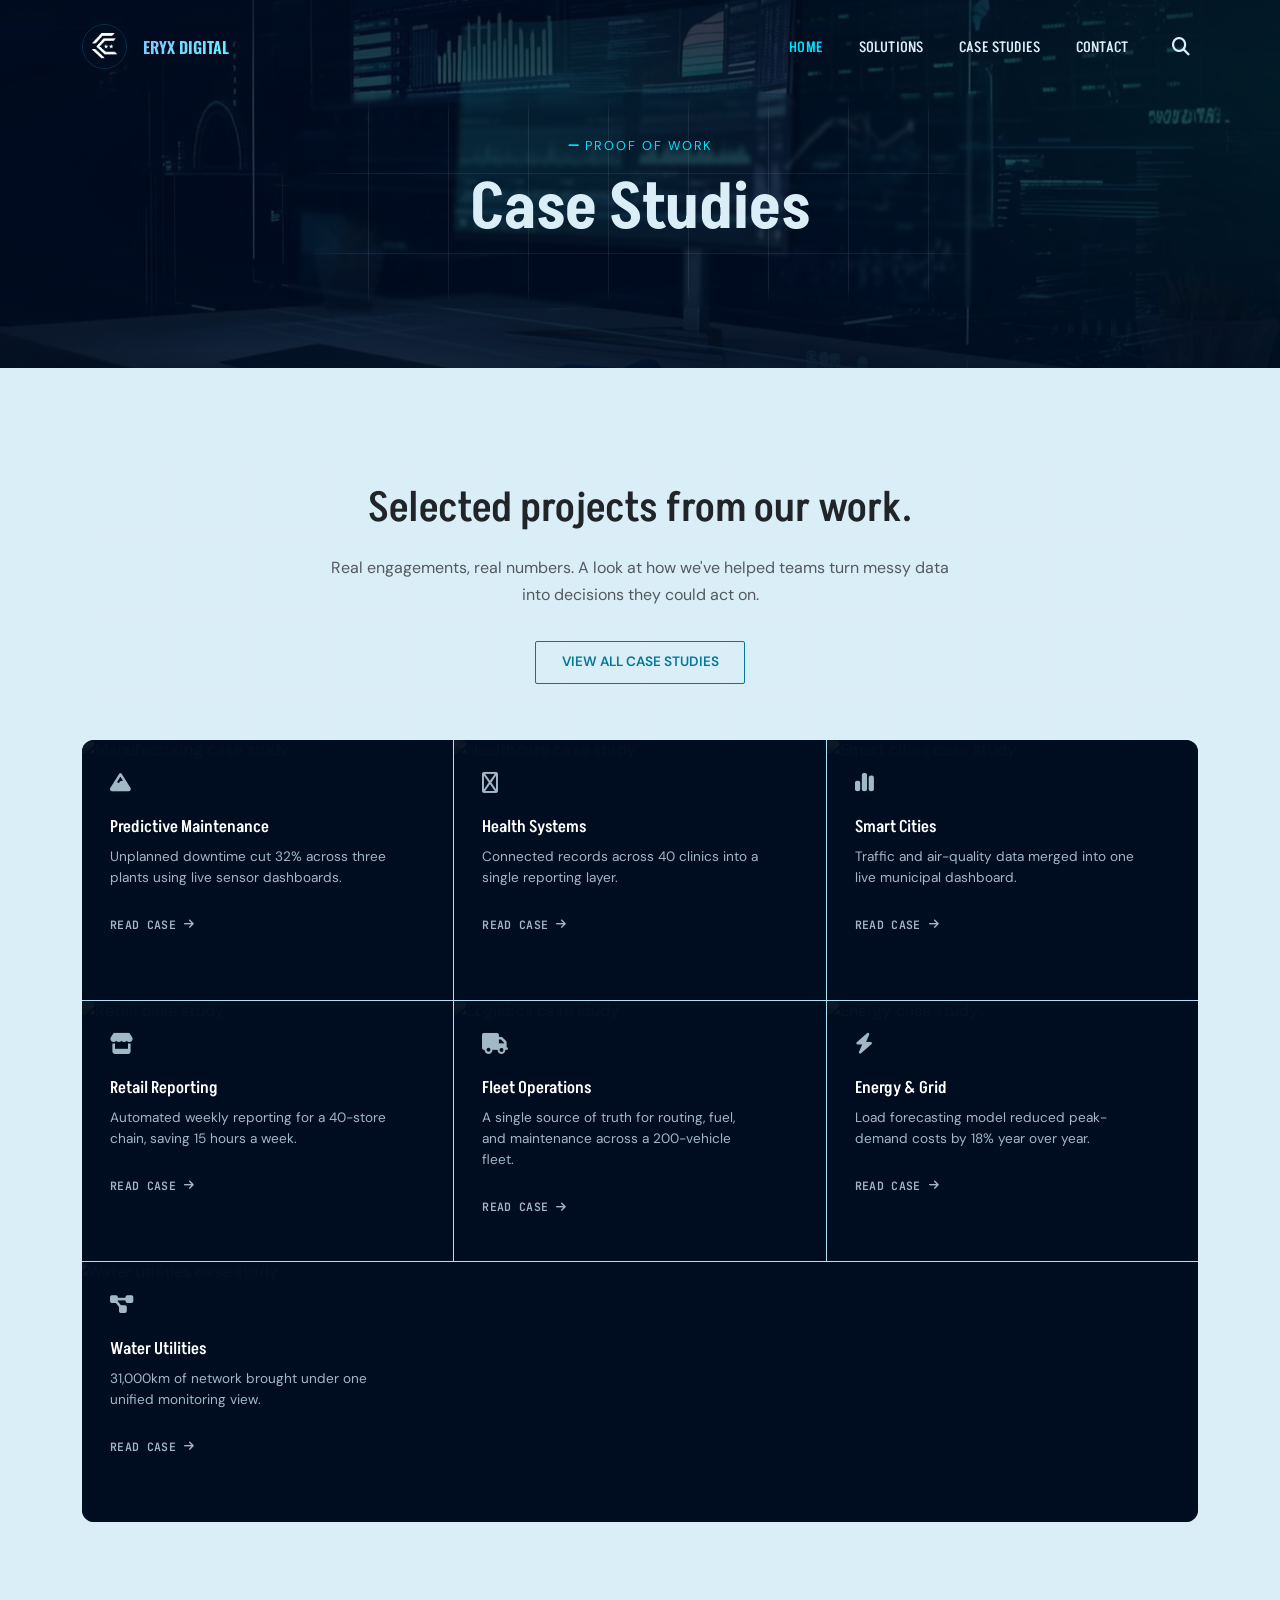
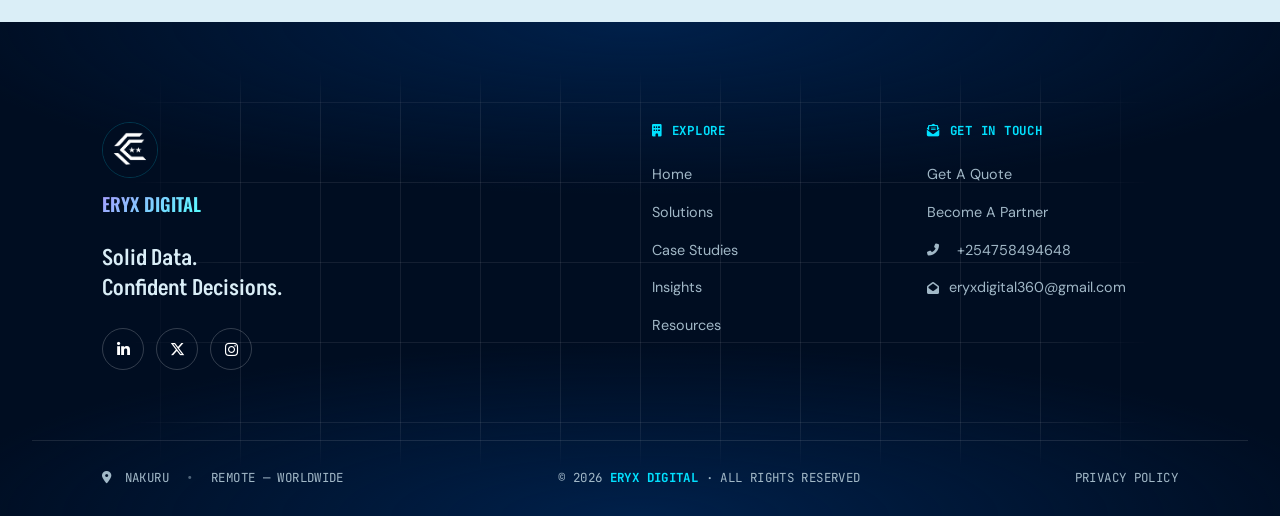
==== case_studies.html @ fd75a15c "responsiveness" ====
<!DOCTYPE html>
<html lang="en">
    <head>
        <meta charset="utf-8" />
        <meta name="viewport" content="width=device-width, initial-scale=1.0">
        <meta http-equiv="x-ua-compatible" content="ie=edge" />
        <title>Home | Eryx Digital</title>
        <meta name="description"
              content="Eryx Digital helps executives, business owners and organizations make better business decisions through analytics, reporting, financial insight and process improvement." />
        <meta name="keywords" content="put, your, keywords, here">
        <link rel="shortcut icon" type="image/x-icon" href="assets/img/logo.png" />
        <!-- fonts -->
        <link rel="preconnect" href="https://fonts.googleapis.com">
        <link rel="preconnect" href="https://fonts.gstatic.com" crossorigin>
        <link href="https://fonts.googleapis.com/css2?family=Akshar:wght@300;400;500;600;700&family=DM+Sans:ital,wght@0,400;0,500;0,700;1,400&family=Oswald:wght@200;300;400;500;600;700&family=Shadows+Into+Light+Two&display=swap"
              rel="stylesheet">
        <link href="https://fonts.googleapis.com/css2?family=Manrope:wght@200;300;400;500;600;700;800&display=swap"
              rel="stylesheet">
        <link href="https://fonts.googleapis.com/css2?family=JetBrains+Mono:ital,wght@0,100..800;1,100..800&display=swap"
              rel="stylesheet">
        <!-- CSS -->
        <link rel="stylesheet" href="assets/css/main.css" />
        <link href="https://cdn.jsdelivr.net/npm/bootstrap@5.3.8/dist/css/bootstrap.min.css"
              rel="stylesheet"
              integrity="sha384-sRIl4kxILFvY47J16cr9ZwB07vP4J8+LH7qKQnuqkuIAvNWLzeN8tE5YBujZqJLB"
              crossorigin="anonymous">
        <!-- fontawesome -->
        <link rel="stylesheet"
              href="https://cdnjs.cloudflare.com/ajax/libs/font-awesome/6.5.1/css/all.min.css">
    </head>
    <body>
        <!-- header -->
        <header class="site-header">
            <!-- ============================================================
                NAVBAR COMPONENT 
            ============================================================= -->
            <!-- desktop nav -->
            <nav class="top-nav container d-none d-md-flex">
                <a class="navbar-brand" href="index.html">
                    <div class="d-flex align-items-center gap-3">
                        <img src="assets/img/logo.png"
                             class="img-fluid rounded-circle logo"
                             alt="Eryx Digital Logo"
                             height=""
                             width="">
                        <p class="mb-0 fw-semibold brand-name">Eryx Digital</p>
                    </div>
                </a>
                <ul class="top-nav__links">
                    <li>
                        <a href="#" class="is-active">Home</a>
                    </li>
                    <li>
                        <a href="#">Solutions</a>
                    </li>
                    <li>
                        <a href="#case-studies">Case Studies</a>
                    </li>
                    <li>
                        <a href="#company">Contact</a>
                    </li>
                    <button class="search-toggle-btn searchBoxToggler"
                            type="button"
                            aria-label="Open search">
                        <i class="fa-solid fa-magnifying-glass"></i>
                    </button>
                </ul>
            </nav>
            <!-- mobile brand bar -->
            <div class="mobile-logo-bar d-flex d-md-none justify-content-between align-items-center">
                <a class="navbar-brand" href="index.html">
                    <div class="d-flex align-items-center gap-3">
                        <img src="assets/img/logo.png"
                             class="img-fluid rounded-circle logo"
                             alt="Eryx Digital Logo"
                             height=""
                             width="">
                        <p class="mb-0 fw-semibold brand-name">Eryx Digital</p>
                    </div>
                </a>
                <button class="search-toggle-btn searchBoxToggler"
                        type="button"
                        aria-label="Open search">
                    <i class="fa-solid fa-magnifying-glass"></i>
                </button>
            </div>
            <!-- mobile bottom nav — already independent, unchanged -->
            <nav class="bottom-nav">
                <a href="#" class="bottom-nav__item is-active"><span>Home</span></a>
                <a href="#solutions" class="bottom-nav__item"><span>Solutions</span></a>
                <a href="#case-studies" class="bottom-nav__item"><span>Case Studies</span></a>
                <a href="#company" class="bottom-nav__item"><span>Contact</span></a>
            </nav>
            <!-- ============================================================
                HERO COMPONENT 
            ============================================================= -->
            <!-- {# djlint:off #} -->
            <section id="home-hero"
                class="hero hero--sm"
                style="background: url('assets/img/hero_bg_poster.jpg') center/cover no-repeat">
                <!-- {# djlint:on #} -->
                <div class="hero-media">
                    <video autoplay
                           muted
                           loop
                           playsinline
                           preload="auto"
                           poster="assets/img/hero_bg_poster.jpg"
                           class="hero-video">
                        <source src="assets/vid/hero_bg_optimized.webm" type="video/webm">
                        <source src="assets/vid/hero_bg_optimized.mp4" type="video/mp4">
                    </video>
                </div>
                <div class="hero-fade"></div>
                <div class="hero-vignette"></div>
                <div class="hero-content hero-content-custom container graph_bg graph_bg--inset-xsm text-md-center">
                    <span class="eyebrow"><i class="fa-solid fa-minus"></i> Proof of work</span>
                    <h1>
                        <span>Case Studies</span>
                    </h1>
                </div>
            </section>
        </header>
        <!-- header end -->
         
        <!-- case studies -->
        <section id="case-studies"
                 class="case-studies-sec case-studies-page graph_bg graph_bg--inset-sm">
            <div class="container">
                <div class="case-studies-head text-center reveal-rise">
                    
                    <h2>Selected projects from our work.</h2>
                    <p class="sub mx-auto">
                        Real engagements, real numbers. A look at how we've helped teams
                        turn messy data into decisions they could act on.
                    </p>
                    <div class="case-studies-cta reveal-rise reveal-rise--2">
                        <a href="#" class="cta">View All Case Studies</a>
                    </div>
                </div>
                <div class="case-grid reveal-rise reveal-rise--1">
                    <a href="#" class="case-cell">
                        <img class="case-cell__img"
                             src="https://images.unsplash.com/photo-1581091226825-a6a2a5aee158?w=700&q=80"
                             alt="Manufacturing case study"
                             height=""
                             width="">
                        <div class="case-cell__overlay"></div>
                        <div class="case-cell__body">
                            <i class="fa-solid fa-mountain case-cell__icon"></i>
                            <h6>Predictive Maintenance</h6>
                            <p>Unplanned downtime cut 32% across three plants using live sensor dashboards.</p>
                            <span class="case-cell__link">Read Case <i class="fa-solid fa-arrow-right"></i></span>
                        </div>
                    </a>
                    <a href="#" class="case-cell">
                        <img class="case-cell__img"
                             src="https://images.unsplash.com/photo-1519494026892-80bbd2d6fd0d?w=700&q=80"
                             alt="Healthcare case study"
                             height=""
                             width="">
                        <div class="case-cell__overlay"></div>
                        <div class="case-cell__body">
                            <i class="fa-regular fa-circle-plus case-cell__icon"></i>
                            <h6>Health Systems</h6>
                            <p>Connected records across 40 clinics into a single reporting layer.</p>
                            <span class="case-cell__link">Read Case <i class="fa-solid fa-arrow-right"></i></span>
                        </div>
                    </a>
                    <a href="#" class="case-cell">
                        <img class="case-cell__img"
                             src="https://images.unsplash.com/photo-1477959858617-67f85cf4f1df?w=700&q=80"
                             alt="Smart cities case study"
                             height=""
                             width="">
                        <div class="case-cell__overlay"></div>
                        <div class="case-cell__body">
                            <i class="fa-solid fa-chart-simple case-cell__icon"></i>
                            <h6>Smart Cities</h6>
                            <p>Traffic and air-quality data merged into one live municipal dashboard.</p>
                            <span class="case-cell__link">Read Case <i class="fa-solid fa-arrow-right"></i></span>
                        </div>
                    </a>
                    <a href="#" class="case-cell">
                        <img class="case-cell__img"
                             src="https://images.unsplash.com/photo-1460925895917-afdab827c52f?w=700&q=80"
                             alt="Retail case study"
                             height=""
                             width="">
                        <div class="case-cell__overlay"></div>
                        <div class="case-cell__body">
                            <i class="fa-solid fa-store case-cell__icon"></i>
                            <h6>Retail Reporting</h6>
                            <p>Automated weekly reporting for a 40-store chain, saving 15 hours a week.</p>
                            <span class="case-cell__link">Read Case <i class="fa-solid fa-arrow-right"></i></span>
                        </div>
                    </a>
                    <a href="#" class="case-cell">
                        <img class="case-cell__img"
                             src="https://images.unsplash.com/photo-1454165804606-c3d57bc86b40?w=700&q=80"
                             alt="Logistics case study"
                             height=""
                             width="">
                        <div class="case-cell__overlay"></div>
                        <div class="case-cell__body">
                            <i class="fa-solid fa-truck case-cell__icon"></i>
                            <h6>Fleet Operations</h6>
                            <p>A single source of truth for routing, fuel, and maintenance across a 200-vehicle fleet.</p>
                            <span class="case-cell__link">Read Case <i class="fa-solid fa-arrow-right"></i></span>
                        </div>
                    </a>
                    <a href="#" class="case-cell">
                        <img class="case-cell__img"
                             src="https://images.unsplash.com/photo-1473341304170-971dccb5ac1e?w=700&q=80"
                             alt="Energy case study"
                             height=""
                             width="">
                        <div class="case-cell__overlay"></div>
                        <div class="case-cell__body">
                            <i class="fa-solid fa-bolt case-cell__icon"></i>
                            <h6>Energy & Grid</h6>
                            <p>Load forecasting model reduced peak-demand costs by 18% year over year.</p>
                            <span class="case-cell__link">Read Case <i class="fa-solid fa-arrow-right"></i></span>
                        </div>
                    </a>
                    <a href="#" class="case-cell">
                        <img class="case-cell__img"
                             src="https://images.unsplash.com/photo-1541888946425-d81bb19240f5?w=700&q=80"
                             alt="Water utilities case study"
                             height=""
                             width="">
                        <div class="case-cell__overlay"></div>
                        <div class="case-cell__body">
                            <i class="fa-solid fa-diagram-project case-cell__icon"></i>
                            <h6>Water Utilities</h6>
                            <p>31,000km of network brought under one unified monitoring view.</p>
                            <span class="case-cell__link">Read Case <i class="fa-solid fa-arrow-right"></i></span>
                        </div>
                    </a>
                </div>
            </div>
        </section>
        <!-- case studies end -->
        <!-- footer -->
        <footer id="footer" class="site-footer graph_bg graph_bg--inset-md">
            <div class="footer-top container">
                <div class="row gy-5">
                    <div class="col-lg-6">
                        <div class="footer-brand">
                            <a class="footer-brand__logo" href="index.html">
                                <img src="assets/img/logo.png"
                                     class="img-fluid rounded-circle logo"
                                     height=""
                                     width=""
                                     alt="Eryx Digital Logo">
                                <p class="mb-0 fw-semibold brand-name">Eryx Digital</p>
                            </a>
                            <h4 class="footer-brand__tagline">
                                Solid Data.
                                <br>
                                Confident Decisions.
                            </h4>
                            <div class="footer-brand__social">
                                <a href="https://www.linkedin.com/company/eryx-digital/"
                                   target="_blank"
                                   aria-label="LinkedIn">
                                    <i class="fa-brands fa-linkedin-in"></i>
                                </a>
                                <a href="#" target="_blank" aria-label="X (Twitter)">
                                    <i class="fa-brands fa-x-twitter"></i>
                                </a>
                                <a href="#" target="_blank" aria-label="Instagram">
                                    <i class="fa-brands fa-instagram"></i>
                                </a>
                            </div>
                        </div>
                    </div>
                    <div class="col-lg-6">
                        <div class="row gy-5">
                            <!-- quick links -->
                            <div class="col-lg-6 col-sm-6">
                                <div class="footer-col">
                                    <span class="footer-col__title">
                                        <i class="fa-solid fa-building"></i> Explore
                                    </span>
                                    <ul>
                                        <li>
                                            <a href="#">Home</a>
                                        </li>
                                        <li>
                                            <a href="#">Solutions</a>
                                        </li>
                                        <li>
                                            <a href="#">Case Studies</a>
                                        </li>
                                        <li>
                                            <a href="#">Insights</a>
                                        </li>
                                        <li>
                                            <a href="#">Resources</a>
                                        </li>
                                    </ul>
                                </div>
                            </div>
                            <!-- contact -->
                            <div class="col-lg-6 col-sm-6">
                                <div class="footer-col">
                                    <span class="footer-col__title">
                                        <i class="fa-solid fa-envelope-open-text"></i> Get In Touch
                                    </span>
                                    <ul>
                                        <li>
                                            <a href="#">Get A Quote</a>
                                        </li>
                                        <li>
                                            <a href="#">Become A Partner</a>
                                        </li>
                                        <li>
                                            <a href="tel:+254758494648"><i class="fa fa-phone-alt me-2"></i> +254758494648</a>
                                        </li>
                                        <li>
                                            <a href="mailto:eryxdigital360@gmail.com"><i class="fa fa-envelope-open"></i> eryxdigital360@gmail.com</a>
                                        </li>
                                    </ul>
                                </div>
                            </div>
                        </div>
                    </div>
                </div>
            </div>
            <!-- {# djlint:off #} -->
            <div class="footer-bottom">
                <div class="container footer-bottom__inner">
                    <span class="footer-bottom__locations">
                        <i class="fa-solid fa-location-dot"></i> Nakuru
                        <span class="footer-bottom__dot">&bull;</span>
                        Remote — Worldwide
                    </span>
                    <span class="footer-bottom__copy">&copy; 2026 <span class="copyright_brand"><a href="#">Eryx Digital</a></span> &middot; All Rights Reserved</span>
                    <span class="footer-bottom__legal">
                        <a href="#">Privacy Policy</a>
                    </span>
                </div>
            </div>
            <!-- {# djlint:on #} -->
        </footer>
        <!-- footer end -->
        <!-- js -->
        <script src="assets/js/main.js"></script>
        <script src="https://cdn.jsdelivr.net/npm/bootstrap@5.3.8/dist/js/bootstrap.bundle.min.js"
                integrity="sha384-FKyoEForCGlyvwx9Hj09JcYn3nv7wiPVlz7YYwJrWVcXK/BmnVDxM+D2scQbITxI"
                crossorigin="anonymous"></script>
    </body>
</html>
---- assets/css/main.css ----
:root {
    --theme-color: #000D21;
    --theme-color-rgb: 0, 13, 33;

    --theme-color2: #00204A;
    --title-color: #001737;
    --body-color: #54595F;
    --smoke-color: #DFDEDE;
    --smoke-color2: #DAEEF7;
    --black-color: #000000;
    --white-color-rgb: 255, 255, 255;
    --black-color-rgb: 0, 0, 0;

    --gray-color: #C2CDD8;
    --white-color: #ffffff;
    --light-color: #A1B8C7;
    --yellow-color: #FFB539;
    --success-color: #28a745;
    --error-color: #dc3545;
    --th-border-color: #A1B8C7;

    --title-font: "Akshar", sans-serif;
    --body-font: 'DM Sans', sans-serif;
    --style-font: "Shadows Into Light Two", cursive;
    --icon-font: "Font Awesome 6 Pro";
    --logo-font: "Oswald", sans-serif;
    --code-font: "JetBrains Mono", monospace;



    --nav-bg-color: color-mix(in srgb, var(--theme-color) 90%, var(--white-color));

    --link-color: #2196F3;
    --link-hover-color: #5EC5F5;
    --gray-border-color: #DAEEF7;
    --accent-cyan: #01E1FF;
    --accent-cyan-hover: #38BDF8;
    --inset-blue-dark: #05769C;
    --inset-blue-light: #0099CC;


    --accent-green: #39FF14;
    --dark-mode-blue: #007ACC;
    --gradient-navy-glow: radial-gradient(ellipse 80% 50% at 50% 0%, #00204A 0%, transparent 70%);
    --gradient-navy-glow-bottom: radial-gradient(ellipse 80% 50% at 50% 100%, #00204A 0%, transparent 70%);
    --gradient-lightest: linear-gradient(135deg, #A89CFF, #55FFFF);
    --gradient-lighter: linear-gradient(135deg, #8E80FF, #26E6E6);
    --gradient-light: linear-gradient(135deg, #6C5CE7, #00CEC9);
    --gradient-dark: linear-gradient(135deg, #4834D4, #0097A7);
    --gradient-darker: linear-gradient(135deg, #2C1E9E, #00606B);
    --logo-img-border: rgb(from var(--accent-cyan) r g b / 20%);
    --logo-img-border-hover: rgb(from var(--accent-cyan) r g b / 35%);
    --gradient-btn-border: rgb(from var(--accent-cyan) r g b / 50%);
    --gradient-btn-border-hover: rgb(from var(--accent-cyan) r g b / 70%);
    --transition-base: all 0.3s ease-in-out;

    /* hero */
    --header-min-height: auto;
    --hero-height: 100vh;
    --hero-max-height: none;

    /* macOS Window Control Colors */
    --mac-close-bg: #FF5F56;
    --mac-close-border: #E0443E;
    
    --mac-minimize-bg: #FFBD2E;
    --mac-minimize-border: #DEA123;
    
    --mac-maximize-bg: #27C93F;
    --mac-maximize-border: #1AAA2C;
}


.hero--full {
    --hero-height: 100vh;
    --hero-max-height: 900px;
}

.hero--md {
    --hero-height: 60vh;
    --hero-max-height: 600px;
}

.hero--sm {
    --hero-height: 40vh;
    --hero-max-height: 350px;
}

.site-header:has(.hero--full) {
    --header-min-height: 100vh;
}

html {
    scroll-behavior: smooth;
}

body {
    font-family: var(--body-font) !important;
    font-weight: 400;
    font-style: normal;
    color: var(--body-color);
    overflow-x: hidden;
    font-size: 14px;
    background: var(--gray-color);
}


p {
    margin: 0;
    padding: 0;
    font-size: 14px;
    line-height: 24px;
}

* {
    margin: 0;
    padding: 0;
    box-sizing: border-box;

}

h1,
h2,
h3,
h4,
h5,
h6 {
    font-weight: 500;
    margin: 0px;
    color: var(--theme-color);
    font-family: var(--title-font) !important;
}


h1 {
    font-size: 50px;
}

h2 {
    font-size: 40px;
}

h3 {
    font-size: 30px;
}

h4 {
    font-size: 25px;
}

h5 {
    font-size: 20px;
}

h6 {
    font-size: 16px;
}

.cta {
    text-transform: uppercase;
    display: inline-block;
    background: var(--accent-cyan);
    color: var(--theme-color);
    font-weight: 600;
    text-decoration: none;
    border-radius: 2px;
    animation: rise 0.8s ease forwards 0.7s;
    transition: transform 0.25s ease;


    padding: 0.65rem 1.6rem;
    font-size: 0.85rem;
}

.cta:hover {
    background: var(--accent-cyan-hover);
}

@keyframes crossfade {
    0% {
        opacity: 0;
    }

    8% {
        opacity: 1;
    }

    45% {
        opacity: 1;
    }

    55% {
        opacity: 0;
    }

    100% {
        opacity: 0;
    }
}


@keyframes rise {
    from {
        opacity: 0;
        transform: translateY(14px);
    }

    to {
        opacity: 1;
        transform: translateY(0);
    }
}

@keyframes lineDraw {
    from {
        opacity: 1;
        clip-path: inset(0 100% 0 0);
    }

    to {
        opacity: 1;
        clip-path: inset(0 0 0 0);
    }
}

@keyframes errorLineDraw {
    to { stroke-dashoffset: 0; }
}

@keyframes errorFadeIn {
    to { opacity: 1; }
}

@keyframes errorBlink {
    50% { opacity: 0; }
}

.graph_bg {
    position: relative;
    --graph-size: 80px;
    --graph-color: rgba(var(--white-color-rgb), 0.08);
    --graph-inset: 0%;
    --graph-fade: 8%;
}

.graph_bg--inset-xsm {
    --graph-inset: 4%;
}

.graph_bg--inset-sm {
    --graph-inset: 10%;
}

.graph_bg--inset-md {
    --graph-inset: 20%;
}

.graph_bg--inset-lg {
    --graph-inset: 30%;
}


.graph_bg::before {
    content: "";
    position: absolute;
    inset: 0;
    z-index: 2;
    pointer-events: none;
    background-image:
        linear-gradient(var(--graph-color) 1px, transparent 1px),
        linear-gradient(90deg, var(--graph-color) 1px, transparent 1px);
    background-size: var(--graph-size) var(--graph-size);
    --inset-half: calc(var(--graph-inset) / 2);
    --fade-in-end: calc(var(--inset-half) + var(--graph-fade));
    --fade-out-start: calc(100% - var(--inset-half) - var(--graph-fade));
    --fade-out-end: calc(100% - var(--inset-half));
    -webkit-mask-image:
        linear-gradient(90deg, transparent var(--inset-half), var(--black-color) var(--fade-in-end), var(--black-color) var(--fade-out-start), transparent var(--fade-out-end)),
        linear-gradient(180deg, transparent var(--inset-half), var(--black-color) var(--fade-in-end), var(--black-color) var(--fade-out-start), transparent var(--fade-out-end));
    -webkit-mask-composite: source-in;
    mask-image:
        linear-gradient(90deg, transparent var(--inset-half), var(--black-color) var(--fade-in-end), var(--black-color) var(--fade-out-start), transparent var(--fade-out-end)),
        linear-gradient(180deg, transparent var(--inset-half), var(--black-color) var(--fade-in-end), var(--black-color) var(--fade-out-start), transparent var(--fade-out-end));
    mask-composite: intersect;
}


/* CSS start */

.site-header {
    position: relative;
    display: flex;
    flex-direction: column;
    min-height: var(--header-min-height);
}

.hero {
    position: relative;
    width: 100%;
    overflow: hidden;

    display: flex;
    flex-direction: column;
    justify-content: space-between;
    align-items: stretch;
    min-height: var(--hero-height);
}



.site-header .hero {
    position: static;
    flex: 1;
    min-height: 0;
    max-height: var(--hero-max-height);
}

.hero {

    .hero-media {
        position: absolute;
        inset: 0;
        z-index: 0;
    }

    .hero-media img,
    .hero-media video {
        position: absolute;
        top: 0;
        right: 0;
        height: 100%;
        width: 100%;
        object-fit: cover;
        object-position: right center;
        filter: saturate(0.9) brightness(0.85);
    }

    .hero-media img.slide {
        opacity: 0;
        animation: crossfade 12s infinite;
    }

    .hero-media img.slide:nth-child(1) {
        animation-delay: 0s;
    }

    .hero-media img.slide:nth-child(2) {
        animation-delay: 6s;
    }

    .hero-fade {
        position: absolute;
        inset: 0;
        z-index: 1;
        background: rgba(var(--theme-color-rgb), 0.7);
    }

    .hero-vignette {
        position: absolute;
        inset: 0;
        z-index: 2;
        background:
            radial-gradient(ellipse at 85% 50%, rgba(var(--theme-color-rgb), 0) 40%, rgba(var(--theme-color-rgb), 0.25) 100%),
            linear-gradient(0deg, rgba(var(--theme-color-rgb), 0.5) 0%, rgba(var(--theme-color-rgb), 0) 30%, rgba(var(--theme-color-rgb), 0) 80%, rgba(var(--theme-color-rgb), 0.35) 100%);
    }

    .hero-content {
        position: relative;
        z-index: 3;
        width: clamp(640px, 55vw, 800px);
        padding: 2.5rem 2rem;
        margin-top: auto;
        margin-bottom: auto;
        color: var(--white-color);


        background: radial-gradient(circle, rgba(var(--theme-color-rgb), 0.2) 0%, rgba(var(--theme-color-rgb), 0.2) 60%, transparent 100%);


        border-radius: 16px;
        backdrop-filter: blur(2px);

    }

    .hero-content-custom {
        margin-bottom: 60px;
    }

    .eyebrow {
        display: inline-block;
        font-size: 0.8rem;
        letter-spacing: 0.15em;
        text-transform: uppercase;
        color: var(--accent-cyan);
        margin-bottom: 1.25rem;
        opacity: 0;
        animation: rise 0.8s ease forwards 0.1s;
    }


    h1 {
        font-size: clamp(2.2rem, 5vw, 4rem);
        line-height: 1.08;
        font-weight: 600;
        letter-spacing: -0.01em;
        margin-bottom: 1.5rem;
        color: var(--smoke-color2);
    }

    h1 span {
        display: block;
        opacity: 0;
        animation: rise 0.8s ease forwards;
    }

    h1 span:nth-child(1) {
        animation-delay: 0.25s;
    }

    h1 span:nth-child(2) {
        animation-delay: 0.4s;
        color: var(--smoke-color2);
        font-weight: 400;
    }

    p.sub {
        font-size: 1.05rem;
        line-height: 1.6;
        color: var(--smoke-color2);

        max-width: 540px;
        text-wrap: balance;
        margin-bottom: 2.25rem;
        opacity: 0;
        animation: rise 0.8s ease forwards 0.55s;
    }


    @media (prefers-reduced-motion: reduce) {

        .eyebrow,
        h1 span,
        p.sub,
        .cta,
        .hero-media img.slide {
            animation: none !important;
            opacity: 1 !important;
        }

    }


    @media (max-width: 319.98px) {
        .hero-content {
            width: clamp(240px, 55vw, 800px) !important;
        }
    }

    @media (max-width: 374.98px) {
        .hero-content {
            margin-top: 80px !important;
            margin-bottom: 30px !important;

        }
    }


    @media (max-width: 575.98px) {
        .hero-content {
            width: clamp(340px, 55vw, 800px);
        }
    }

    @media (max-width: 720.98px) {

        .hero-media img,
        .hero-media video {
            width: 100%;
            opacity: 0.35;
        }

        .hero-fade {
            background: rgba(var(--theme-color-rgb), 0.6);
        }
    }

    @media (max-width: 767.98px) {

        .hero-content {
            margin-top: 60px;
        }
    }

}


/* Top nav */
.top-nav {
    position: relative;
    z-index: 5;

    align-items: center;
    justify-content: space-between;
    gap: 2rem;
    padding: 1.5rem 0;
    background: transparent;

}

.top-nav__brand img {
    height: 32px;
    display: block;
}

.top-nav__links {
    list-style: none;
    display: flex;
    align-items: center;
    gap: 2.25rem;
}

ul.top-nav__links {
    margin-bottom: 0;
}

.top-nav__links a {
    color: var(--smoke-color2);
    text-decoration: none;
    font-family: var(--title-font);
    font-size: 0.92rem;
    font-weight: 500;
    letter-spacing: 0.01em;
    transition: var(--transition-base);
    white-space: nowrap;
    text-transform: uppercase;
    line-height: 1;
}

.top-nav__links a.is-active,
.top-nav__links a:hover {
    color: var(--accent-cyan);
}





/* bottom nav, unchanged */
.bottom-nav {
    display: none;
}


@media (max-width: 319.98px) {
    .bottom-nav__item span {
        font-size: 0.58rem;
    }


}


@media (max-width: 374.98px) {

    .bottom-nav__item {
        font-size: 0.62rem;
        padding: 0.3rem 0.35rem;
    }

    .bottom-nav__item i {
        font-size: 1rem;
    }
}



@media (max-width: 767.98px) {

    .bottom-nav {
        display: flex;
        flex-wrap: wrap;
        justify-content: space-around;
        align-items: center;
        position: fixed;
        bottom: 0;
        left: 0;
        right: 0;
        z-index: 999;
        background: var(--gradient-darker);
        backdrop-filter: blur(10px);
        border-top: 1px solid rgba(var(--gradient-btn-border-hover), 0.8);

        transition: transform 0.3s ease;
    }

    .bottom-nav__item {
        display: flex;
        flex-direction: column;
        align-items: center;
        gap: 0.25rem;
        color: var(--white-color);
        text-decoration: none;
        font-size: 0.78rem;
        text-transform: uppercase;
        font-family: var(--body-font);
        flex: 1;
        padding: 0.9rem 0.5rem;
        margin: 0 0.01rem;

        transition: var(--transition-base);
    }



    .bottom-nav__item.is-active {
        color: var(--smoke-color2);
        background: var(--inset-blue-dark);
    }

    .bottom-nav__item:hover {
        color: var(--smoke-color2);
        background: var(--inset-blue-light);
    }

    .bottom-nav__item span {
        white-space: nowrap;
    }

    /* hiding the bottom nav */


    .bottom-nav--hidden {
        transform: translateY(100%);
    }



    .mobile-logo-bar {
        display: block;
        position: absolute;
        top: 0;
        left: 0;
        right: 0;
        z-index: 5;
        padding: 1.25rem 1.5rem;
        background: transparent;
    }

    .mobile-logo-bar img {
        display: block;
    }

    .hero .hero-content {
        margin-top: 100px;
    }


    .site-header .hero .hero-content {
        margin-top: 100px;
    }

}

@media (min-width: 768px) {


    .hero .hero-content {
        margin-top: -50px;
    }

    .site-header .hero .hero-content {
        margin-top: auto;
    }

}

@media (max-width: 991.98px) and (min-width: 768px) {
    .top-nav {
        padding: 1.25rem 1.75rem;
    }

    .top-nav__links {
        gap: 1.4rem;
    }

    .top-nav__links a {
        font-size: 0.85rem;
    }


}


/* Navbar brand styling — lives with the navbar now, not the hero */
.top-nav .navbar-brand,
.mobile-logo-bar .navbar-brand {
    background: var(--gradient-lightest);
    -webkit-background-clip: text;
    background-clip: text;
    -webkit-text-fill-color: transparent;
}

nav.top-nav img.logo,
.mobile-logo-bar .navbar-brand img.logo {
    width: 45px;
    height: 45px;
    object-fit: cover;
    border: 0.05px solid var(--logo-img-border);
}

.top-nav .navbar-brand:hover,
.mobile-logo-bar .navbar-brand:hover {
    background: var(--gradient-lighter);
    -webkit-background-clip: text;
    background-clip: text;
    -webkit-text-fill-color: transparent;
}

.top-nav .navbar-brand:hover img.logo,
.mobile-logo-bar .navbar-brand:hover img.logo {
    opacity: 0.9;
    transition: none !important;
    transform: none !important;
    border: 0.05px solid var(--logo-img-border-hover);
}

nav.top-nav .brand-name,
.mobile-logo-bar .brand-name {
    font-family: var(--logo-font);
    text-transform: uppercase;
    font-size: 1em;
    font-weight: 600;
}

/* search */
.search-toggle-btn {
    background: none;
    border: none;
    font-size: 18px;
    line-height: 1;
    padding: 0 8px;
    cursor: pointer;
    color: var(--smoke-color2);
}

.search-toggle-btn:hover {
    color: var(--accent-cyan);
    opacity: 0.9;
}



.popup-search-box {
    display: none;
    position: fixed;
    inset: 0;
    background: rgba(var(--black-color-rgb), 0.93);
    z-index: 999;
    align-items: center;
    justify-content: center;
}

.popup-search-box.active {
    display: flex;
}

.popup-search-box form {
    position: relative;
    width: 60%;
    max-width: 600px;
}

.popup-search-box input::placeholder {
    color: var(--smoke-color2);
}

.popup-search-box input {
    width: 100%;
    padding: 15px 60px 15px 20px;
    font-size: 20px;
    border: 2px solid var(--inset-blue-light);
    border-radius: 30px;
    background: transparent;
    color: var(--white-color);
    outline: none;
    scale: 0.9;
}

.popup-search-box form button[type="submit"] {
    position: absolute;
    right: 0;
    top: 0;
    height: 100%;
    width: 55px;
    background: var(--inset-blue-light);
    border: none;
    border-radius: 0 30px 30px 0;
    color: var(--white-color);
    font-size: 18px;
    display: flex;
    align-items: center;
    justify-content: center;
    cursor: pointer;
    transition: background 0.25s ease;
    scale: 0.9;
}

.popup-search-box form button[type="submit"]:hover {
    background: var(--inset-blue-dark);
}

.popup-search-box form button[type="submit"]:active {
    opacity: 0.9;
}

#searchCloseBtn {
    position: absolute;
    top: 30px;
    right: 30px;
    background: var(--gradient-dark);
    border-radius: 50%;
    border: 0.5px solid var(--accent-cyan);
    color: var(--white-color);
    font-size: 32px;
    cursor: pointer;
    width: 50px;
    height: 50px;
    margin: auto;
    display: flex;
    align-items: center;
    justify-content: center;
    padding: 0;
    line-height: 1;
    scale: 0.8;
}

#searchCloseBtn:hover {
    background: var(--gradient-light);
    border: none;
}

/* search end */



/* ===================================================================
   ABOUT SECTION
=================================================================== */
#about.about-sec {
    padding: 100px 2rem;
    background: var(--white-color);
    position: relative;
    overflow: hidden;
}

#about {

    /* ---- media / image collage ---- */
    .about-media {
        position: relative;
        max-width: 480px;
        margin: 0 auto;
        padding: 20px 40px 40px 0;
    }

    .about-media__blob {
        position: absolute;
        inset: 0;
        z-index: 0;
        background: var(--gradient-lightest);
        opacity: 0.16;
        border-radius: 60% 40% 55% 45% / 45% 55% 45% 55%;
        transform: scale(1.12) rotate(-6deg);
    }

    .about-media__dots {
        position: absolute;
        z-index: 0;
        right: -10px;
        bottom: -10px;
        width: 120px;
        height: 120px;
        background-image: radial-gradient(var(--accent-cyan) 2px, transparent 2px);
        background-size: 14px 14px;
        opacity: 0.55;
    }

    .about-media__main {
        position: relative;
        z-index: 1;
        display: block;
        width: 100%;
        aspect-ratio: 4 / 5;
        object-fit: cover;
        border-radius: 20px;
        box-shadow: 0 30px 60px rgba(var(--theme-color-rgb), 0.18);
    }

    .about-media__sm {
        position: absolute;
        z-index: 2;
        left: -20px;
        bottom: 0;
        width: 55%;
        aspect-ratio: 4 / 3;
        object-fit: cover;
        border-radius: 16px;
        border: 8px solid var(--white-color);
        box-shadow: 0 20px 40px rgba(var(--theme-color-rgb), 0.2);
    }

    .about-media__badge {
        position: absolute;
        z-index: 3;
        top: 0;
        right: 10px;
        display: flex;
        align-items: center;
        gap: 10px;
        background: var(--theme-color);
        color: var(--white-color);
        padding: 14px 18px;
        border-radius: 50px;
        box-shadow: 0 15px 30px rgba(var(--theme-color-rgb), 0.25);
        font-family: var(--title-font);
    }

    .about-media__badge i {
        flex-shrink: 0;
        width: 38px;
        height: 38px;
        display: flex;
        align-items: center;
        justify-content: center;
        background: var(--accent-cyan);
        color: var(--theme-color);
        border-radius: 50%;
        font-size: 16px;
    }

    .about-media__badge span {
        font-size: 0.78rem;
        font-weight: 600;
        line-height: 1.3;
        text-transform: uppercase;
        letter-spacing: 0.02em;
    }

    /* ---- content ---- */
    .about-content .eyebrow--dark {
        display: inline-flex;
        align-items: center;
        gap: 8px;
        color: var(--inset-blue-dark);
    }

    .about-content .eyebrow--dark i {
        font-size: 10px;
        color: var(--accent-cyan);
    }

    .about-content h2 {
        margin: 1rem 0 1.25rem;
        font-size: clamp(1.9rem, 3.4vw, 2.6rem);
        line-height: 1.18;
    }

    .about-content p.sub {
        max-width: 520px;
        margin-bottom: 2rem;
        color: var(--body-color);
        font-size: 1rem;
        line-height: 1.7;
    }

    .about-features {
        display: grid;
        grid-template-columns: 1fr 1fr;
        gap: 1.5rem 1.25rem;
        list-style: none;
        margin-bottom: 2.25rem;
    }

    .about-features li {
        display: flex;
        align-items: flex-start;
        gap: 14px;
    }

    .about-features__icon {
        flex-shrink: 0;
        width: 46px;
        height: 46px;
        display: flex;
        align-items: center;
        justify-content: center;
        border-radius: 50%;
        background: var(--smoke-color2);
        color: var(--inset-blue-dark);
        font-size: 18px;
        transition: var(--transition-base);
    }

    .about-features li:hover .about-features__icon {
        background: var(--gradient-light);
        color: var(--white-color);
    }

    .about-features h6 {
        margin-bottom: 0.25rem;
        font-size: 1rem;
    }

    .about-features p {
        color: var(--body-color);
        font-size: 0.85rem;
        line-height: 1.5;
    }

    .about-signature {
        display: flex;
        align-items: center;
        gap: 16px;
        padding-top: 1.75rem;
        border-top: 1px solid var(--gray-border-color);
    }

    .about-signature__photo {
        width: 56px;
        height: 56px;
        object-fit: cover;
        border-radius: 50%;
        border: 2px solid var(--accent-cyan-hover);
    }

    .about-signature__photo:hover {
        opacity: 0.9;
        border-color: var(--accent-cyan);
    }

    .about-signature__script {
        margin-bottom: 0.25rem;
        font-family: var(--logo-font);
        font-size: 1.2rem;
        line-height: 1;
        color: var(--theme-color);
    }

    .about-signature span {
        font-size: 0.8rem;
        text-transform: uppercase;
        letter-spacing: 0.04em;
        color: var(--body-color);
        font-family: var(--code-font);

    }

    /* ---- scroll reveal ---- */
    .reveal-rise {
        opacity: 0;
    }

    .reveal-rise.in-view {
        animation: rise 0.8s ease forwards;
    }

    .reveal-rise--1.in-view {
        animation-delay: 0.1s;
    }

    .reveal-rise--2.in-view {
        animation-delay: 0.2s;
    }

    .reveal-rise--3.in-view {
        animation-delay: 0.3s;
    }

    .reveal-rise--4.in-view {
        animation-delay: 0.4s;
    }

    @media (prefers-reduced-motion: reduce) {
        .reveal-rise {
            opacity: 1;
            animation: none !important;
        }
    }

    /* ---- responsive ---- */
    @media (max-width: 991.98px) {
        .about-sec {
            padding: 80px 0;
        }

        .about-media {
            padding: 10px 20px 20px 0;
        }

        .about-content {
            margin-top: 2rem;
        }
    }

    @media (max-width: 575.98px) {
        .about-media__badge {
            padding: 10px 14px;
        }

        .about-media__badge span {
            display: none;
        }

        .about-media__badge i {
            width: 32px;
            height: 32px;
            font-size: 14px;
        }

        .about-features {
            grid-template-columns: 1fr;
        }
    }
}

/* ===================================================================
   ABOUT SECTION END
=================================================================== */


/* ===================================================================
   SERVICES SECTION
   =================================================================== */

#services.services-sec {
    padding: 100px 2rem;
    background: var(--smoke-color2);
}

#services {
    .services-head {
        max-width: 640px;
        margin: 0 auto 3.5rem;
    }

    .services-head h2 {
        margin: 1rem 0 1.25rem;
        font-size: clamp(1.9rem, 3.4vw, 2.6rem);
    }

    .services-head p.sub {
        color: var(--body-color);
        font-size: 1rem;
        line-height: 1.7;
    }

    /* ---- card ---- */
    .service-card {
        position: relative;
        display: flex;
        flex-direction: column;
        height: 100%;
    }

    .service-card__media {
        border-radius: 20px;
        overflow: hidden;
        aspect-ratio: 4 / 3;
        position: relative;

        overflow: hidden;

    }


    .service-card__media img {
        width: 100%;
        height: 100%;
        object-fit: cover;
        transition: transform 0.6s ease;
    }

    .service-card:hover .service-card__media img {
        transform: scale(1.08);
    }


    .service-card__body {
        position: relative;
        z-index: 2;
        margin: -70px 22px 0;
        padding: 28px 26px 26px;
        background: var(--white-color);
        border-radius: 18px;
        box-shadow: 0 20px 40px rgba(var(--theme-color-rgb), 0.12);
        display: flex;
        flex-direction: column;
        flex: 1 1 auto;
    }

    .service-card__meta {
        display: flex;
        flex-wrap: wrap;
        gap: 10px 18px;
        margin-bottom: 14px;
    }

    .service-card__meta span {
        display: inline-flex;
        align-items: center;
        gap: 6px;
        font-size: 0.78rem;
        color: var(--inset-blue-dark);
        text-transform: uppercase;
        letter-spacing: 0.02em;
        font-family: var(--code-font);
        font-weight: 800;
    }

    .service-card__body h4 {
        margin-bottom: 18px;
        font-size: 1.2rem;
        line-height: 1.3;
    }

    .service-card__body h4 a {
        color: var(--theme-color);
        text-decoration: none;
        transition: color 0.25s ease;
    }

    .service-card__body h4 a:hover {
        color: var(--inset-blue-dark);
    }

    .service-card__link {
        display: inline-flex;
        align-items: center;
        gap: 8px;
        background: var(--accent-cyan-hover);
        color: var(--theme-color);
        font-family: var(--title-font);
        font-weight: 600;
        font-size: 0.82rem;
        text-transform: uppercase;
        letter-spacing: 0.02em;
        text-decoration: none;
        padding: 0.65rem 1.4rem;
        border-radius: 2px;
        transition: background 0.25s ease;
        margin-top: auto;
        align-self: flex-start;
        font-family: var(--code-font);
    }

    .service-card__link:hover {
        background: var(--accent-cyan);
    }

    /* ---- responsive ---- */
    @media (max-width: 991.98px) {
        .services-sec {
            padding: 80px 0;
        }

        .services-head {
            margin-bottom: 2.5rem;
        }
    }

    @media (max-width: 575.98px) {
        .service-card__body {
            margin: -50px 14px 0;
            padding: 22px 20px 20px;
        }
    }


    .service-card__media-overlay {
        position: absolute;
        inset: 0;
        display: flex;
        align-items: center;
        justify-content: center;
        background: radial-gradient(circle,
                rgba(var(--theme-color-rgb), 0.25) 0%,
                rgba(var(--theme-color-rgb), 0.75) 65%);
        opacity: 0;
        transition: opacity 0.4s ease;
    }

    .service-card__media-overlay i {
        font-size: 1.7rem;
        color: var(--accent-cyan);
        transform: scale(0.6);
        transition: transform 0.5s ease;
    }


    .service-card:hover .service-card__media-overlay {
        opacity: 1;
    }

    .service-card:hover .service-card__media-overlay i {
        transform: scale(1);
    }

}

/* ===================================================================
   SERVICES SECTION END
   =================================================================== */

/* ===================================================================
   CASE STUDIES SECTION
=================================================================== */
#case-studies.case-studies-sec {
    padding: 100px 2rem;
    background: var(--gradient-navy-glow), var(--gradient-navy-glow-bottom), var(--theme-color);
    position: relative;
    overflow: hidden;
}

#case-studies.case-studies-page {
    background: var(--smoke-color2);

    .case-studies-head h2 {
        color: inherit;
    }

    .case-studies-head p.sub {
        color: var(--body-color);
    }

    .case-studies-cta .cta {
        border-color: var(--inset-blue-dark);
        color: var(--inset-blue-dark)
    }

    ;

    .case-studies-cta .cta:hover {
        border-color: var(--inset-blue-light);
        color: var(--inset-blue-light)
    }

    ;

}

#case-studies {

    &.graph_bg::before {
        z-index: 0;
    }

    .case-studies-head {
        max-width: 640px;
        margin: 0 auto 3.5rem;
    }

    .case-studies-head .eyebrow--dark {
        display: inline-flex;
        align-items: center;
        gap: 8px;
        color: var(--accent-cyan);
    }

    .case-studies-head .eyebrow--dark i {
        font-size: 10px;
        color: var(--accent-cyan);
    }

    .case-studies-head h2 {
        margin: 1rem 0 1.25rem;
        font-size: clamp(1.9rem, 3.4vw, 2.6rem);
        color: var(--smoke-color2);
    }

    .case-studies-head p.sub {
        color: var(--light-color);
        font-size: 1rem;
        line-height: 1.7;
    }

    .case-studies-cta {
        margin-top: 2rem;
    }

    .case-studies-cta .cta {
        background: transparent;
        border: 1px solid var(--accent-cyan);
        color: var(--accent-cyan);
        animation: none;
        border-radius: 2px;
    }

    .case-studies-cta .cta:hover {
        border-color: var(--accent-cyan-hover);
        color: var(--accent-cyan-hover);
    }

    .case-grid {
        display: flex;
        flex-wrap: wrap;
        gap: 1px;
        background: rgb(from var(--accent-cyan-hover) r g b / 25%);
        border-radius: 12px;
        overflow: hidden;
    }

    .case-cell {
        position: relative;
        display: block;
        flex: 1 1 calc(33.333% - 1px);
        min-height: 260px;
        padding: 2rem 1.75rem;
        background: var(--theme-color);
        text-decoration: none;
        overflow: hidden;
    }

    .case-cell__img {
        position: absolute;
        inset: 0;
        width: 100%;
        height: 100%;
        object-fit: cover;
        filter: grayscale(65%) brightness(0.35);
        transform: scale(1.02);
        transition: filter 0.5s ease, transform 0.6s ease;
    }

    .case-cell__overlay {
        position: absolute;
        inset: 0;
        z-index: 1;
        background: linear-gradient(180deg,
                rgba(var(--theme-color-rgb), 0.85) 0%,
                rgba(var(--theme-color-rgb), 0.55) 60%,
                rgba(var(--theme-color-rgb), 0.75) 100%);
        transition: background 0.4s ease;
    }

    .case-cell__body {
        position: relative;
        z-index: 2;
    }

    .case-cell__icon {
        display: block;
        font-size: 1.3rem;
        color: var(--light-color);
        margin-bottom: 1.5rem;
        transition: var(--transition-base);
    }

    .case-cell__body h6 {
        color: var(--white-color);
        margin-bottom: 0.6rem;
        font-size: 1.05rem;
    }

    .case-cell__body p {
        color: var(--light-color);
        font-size: 0.85rem;
        line-height: 1.55;
        margin-bottom: 1.5rem;
        max-width: 280px;
    }

    .case-cell__link {
        display: inline-flex;
        align-items: center;
        gap: 8px;
        color: var(--light-color);
        font-family: var(--code-font);
        font-weight: 600;
        font-size: 0.72rem;
        text-transform: uppercase;
        letter-spacing: 0.03em;
    }

    .case-cell__link i {
        font-size: 0.7rem;
        transition: transform 0.25s ease;
    }

    /* ---- hover state ---- */
    .case-cell:hover .case-cell__img {
        filter: grayscale(0%) brightness(0.6);
        transform: scale(1.08);
    }

    .case-cell:hover .case-cell__overlay {
        background: linear-gradient(180deg,
                rgba(var(--theme-color-rgb), 0.75) 0%,
                rgba(var(--theme-color-rgb), 0.3) 60%,
                rgba(var(--theme-color-rgb), 0.65) 100%);
    }

    .case-cell:hover .case-cell__icon,
    .case-cell:hover .case-cell__link {
        color: var(--accent-cyan);
    }

    .case-cell:hover .case-cell__link i {
        transform: translateX(4px);
    }

    /* ---- scroll reveal (mirrors #about's pattern) ---- */
    .reveal-rise {
        opacity: 0;
    }

    .reveal-rise.in-view {
        animation: rise 0.8s ease forwards;
    }

    .reveal-rise--1.in-view {
        animation-delay: 0.15s;
    }

    @media (prefers-reduced-motion: reduce) {
        .reveal-rise {
            opacity: 1;
            animation: none !important;
        }
    }

    /* ---- responsive ---- */
    @media (max-width: 991.98px) {
        .case-studies-sec {
            padding: 80px 0;
        }

        .case-cell {
            flex-basis: calc(50% - 1px);
        }
    }

    @media (max-width: 575.98px) {
        .case-cell {
            flex-basis: 100%;
            padding: 1.75rem 1.5rem;
            min-height: 220px;
        }
    }
}

/* ===================================================================
   CASE STUDIES SECTION END
=================================================================== */
/* ===================================================================
   PROCESS SECTION
=================================================================== */
#process.process-sec {
    padding: 100px 2rem;
    background: var(--smoke-color2);
}

#process {
    .process-head {
        max-width: 640px;
        margin: 0 auto 4.5rem;
    }

    .process-head h2 {
        margin: 1rem 0 1.25rem;
        font-size: clamp(1.9rem, 3.4vw, 2.6rem);
    }

    .process-head p.sub {
        color: var(--body-color);
        font-size: 1rem;
        line-height: 1.7;
    }


    .process-row {
        position: relative;
    }

    .process-row::before {
        content: "";
        position: absolute;
        display: none;
        top: 105px;
        left: 12.5%;
        right: 12.5%;
        border-top: 2px dashed var(--th-border-color);
        z-index: 1;
        opacity: 0;
        clip-path: inset(0 100% 0 0);
    }

    @media (min-width: 992px) {
        .process-row::before {
            display: block;
        }
    }

    .process-row.in-view::before {
        animation: lineDraw 1.3s ease forwards;
        animation-delay: 0.5s;
    }


    /* ---- card ---- */
    .process-card {
        position: relative;
        z-index: 2;
        text-align: center;
    }


    .process-card__media-wrap {
        position: relative;
        width: 210px;
        height: 210px;
        margin: 0 auto 28px;
        background: var(--smoke-color2);
    }

    .process-card__media {
        position: absolute;
        top: 31px;
        left: 31px;
        right: 31px;
        bottom: 31px;
        border-radius: 28px;
        overflow: hidden;
        transform: rotate(45deg);
        filter: drop-shadow(0 20px 35px rgba(var(--theme-color-rgb), 0.15));
    }

    .process-card__media img {
        position: absolute;
        inset: -25%;
        width: 150%;
        height: 150%;
        object-fit: cover;
        transform: rotate(-45deg);
        transition: transform 0.6s ease;
    }

    .process-card__icon {
        position: absolute;
        top: 46px;
        left: -2px;
        z-index: 3;
        width: 64px;
        height: 64px;
        display: flex;
        align-items: center;
        justify-content: center;
        border-radius: 50%;
        background: var(--white-color);
        border: 1px solid var(--accent-cyan-hover);
        overflow: hidden;
        box-shadow: 0 10px 25px rgba(var(--theme-color-rgb), 0.12);
        transition: border-color 0.3s ease-in-out;
    }

    .process-card__body {
        padding-top: 4px;
    }

    .process-card__step {
        display: inline-block;
        margin-bottom: 0.4rem;
        font-family: var(--code-font);
        font-size: 0.78rem;
        font-weight: 700;
        letter-spacing: 0.05em;
        text-transform: uppercase;
        color: var(--inset-blue-dark);
    }

    .process-card__body h5 {
        margin-bottom: 0.75rem;
        font-size: 1.15rem;
    }

    .process-card__body p {
        max-width: 260px;
        margin: 0 auto;
        color: var(--body-color);
        font-size: 0.86rem;
        line-height: 1.6;
    }


    .process-card:hover .process-card__media img {
        transform: rotate(-45deg) scale(1.12);
    }

    .process-card__icon i {
        position: relative;
        z-index: 1;
        color: var(--inset-blue-dark);
        font-size: 24px;
        transition: color 0.3s ease-in-out;
    }

    .process-card:hover .process-card__icon {
        border-color: var(--accent-cyan);
        background: var(--gradient-dark);
    }

    .process-card:hover .process-card__icon::before {
        opacity: 1;
    }

    .process-card:hover .process-card__icon i {
        color: var(--white-color);
    }

    .reveal-rise {
        opacity: 0;
    }

    .reveal-rise.in-view {
        animation: rise 0.8s ease forwards;
    }

    .reveal-rise--1.in-view {
        animation-delay: 0.1s;
    }

    .reveal-rise--2.in-view {
        animation-delay: 0.2s;
    }

    .reveal-rise--3.in-view {
        animation-delay: 0.3s;
    }

    .reveal-rise--4.in-view {
        animation-delay: 0.4s;
    }

    .process-row.reveal-rise {
        opacity: 1;
    }

    .process-row.reveal-rise.in-view {
        animation: none;
    }

    @media (prefers-reduced-motion: reduce) {
        .process-row::before {
            opacity: 1;
            clip-path: inset(0 0 0 0);
        }
    }

    /* ---- responsive ---- */
    @media (max-width: 991.98px) {
        .process-sec {
            padding: 80px 0;
        }

        .process-head {
            margin-bottom: 3rem;
        }

        .process-card {
            max-width: 340px;
            margin: 0 auto;
        }
    }

    @media (max-width: 575.98px) {
        .process-card__media-wrap {
            width: 180px;
            height: 180px;
        }

        .process-card__media {
            top: 27px;
            left: 27px;
            right: 27px;
            bottom: 27px;
        }

        .process-card__icon {
            top: 38px;
            left: -2px;
            width: 56px;
            height: 56px;
            font-size: 20px;
        }
    }
}

/* ===================================================================
   PROCESS SECTION END
=================================================================== */
/* ===================================================================
   FOOTER
=================================================================== */
#footer.site-footer {
    position: relative;
    overflow: hidden;
    background: var(--gradient-navy-glow), var(--gradient-navy-glow-bottom), var(--theme-color);
    padding-right: 2rem;
    padding-left: 2rem;
}

#footer {
    .footer-top {
        padding: 100px 2rem 70px;
    }

    /* ---- brand block ---- */
    .footer-brand__logo {
        display: flex;
        flex-direction: column;
        align-items: flex-start;
        gap: 14px;
        text-decoration: none;
    }

    .footer-brand__logo img.logo {
        width: 56px;
        height: 56px;
        object-fit: cover;
        border-radius: 50%;
        border: 0.05px solid var(--logo-img-border);
        transition: var(--transition-base);
    }

    .footer-brand__logo:hover .brand-name {
        background: var(--gradient-lighter);
        -webkit-background-clip: text;
        background-clip: text;
        -webkit-text-fill-color: transparent;
    }

    .footer-brand__logo:hover img.logo {
        opacity: 0.9;
        border-color: var(--logo-img-border-hover);
    }

    .footer-brand__logo .brand-name {
        font-family: var(--logo-font);
        text-transform: uppercase;
        font-size: 1.15em;
        font-weight: 600;

        background: var(--gradient-lightest);
        -webkit-background-clip: text;
        background-clip: text;
        -webkit-text-fill-color: transparent;
    }

    .footer-brand__tagline {
        margin: 1.75rem 0 1.5rem;
        color: var(--smoke-color2);
        font-size: 1.4rem;
        line-height: 1.35;
    }

    .footer-brand__social {
        display: flex;
        gap: 12px;
    }

    .footer-brand__social a {
        width: 42px;
        height: 42px;
        display: flex;
        align-items: center;
        justify-content: center;
        border-radius: 50%;
        border: 1px solid rgba(var(--white-color-rgb), 0.2);
        color: var(--white-color);
        font-size: 15px;
        transition: var(--transition-base);
        text-decoration: none;
    }

    .footer-brand__social a:hover {
        background: var(--gradient-dark);
        border-color: var(--accent-cyan-hover);
        color: var(--white-color);
    }

    /* ---- link columns ---- */
    .footer-col__title {
        display: flex;
        align-items: center;
        gap: 10px;
        margin-bottom: 1.5rem;
        color: var(--accent-cyan);
        font-family: var(--code-font);
        font-size: 0.78rem;
        font-weight: 700;
        letter-spacing: 0.06em;
        text-transform: uppercase;

        width: 100%;
    }

    .footer-col ul {
        list-style: none;
        width: 100%;
        padding-left: 0;
    }

    .footer-col li {
        margin-bottom: 1rem;
    }

    .footer-col a {
        display: flex;
        align-items: center;
        gap: 10px;
        color: var(--light-color);
        text-decoration: none;
        font-size: 0.9rem;
        transition: var(--transition-base);
    }

    .footer-col a i {
        font-size: 12px;
        color: var(--light-color);
        transition: var(--transition-base);
    }

    .footer-col a:hover {
        color: var(--accent-cyan-hover);
        padding-left: 4px;
    }

    .footer-col a:hover i {
        color: var(--accent-cyan-hover);
    }

    /* ---- bottom bar ---- */
    .footer-bottom .copyright_brand a {
        text-decoration: none;
        font-weight: 700;
        color: var(--accent-cyan);
    }

    .footer-bottom .copyright_brand a:hover {
        color: var(--accent-cyan-hover);
    }

    .footer-bottom {
        position: relative;
        z-index: 1;
        border-top: 1px solid rgba(var(--white-color-rgb), 0.1);
    }

    .footer-bottom__inner {
        display: flex;
        flex-wrap: wrap;
        align-items: center;
        justify-content: space-between;
        gap: 1rem;
        padding: 1.75rem 2rem 1.75rem 2rem;
        /* padding: 1.75rem 2rem; */
        font-family: var(--code-font);
        font-size: 0.78rem;
        letter-spacing: 0.03em;
        text-transform: uppercase;
        color: var(--light-color);
    }

    .footer-bottom__locations i {

        margin-right: 6px;
    }

    .footer-bottom__dot {
        margin: 0 10px;
        opacity: 0.5;
    }

    .footer-bottom__legal {
        display: flex;
        gap: 1.5rem;
    }

    .footer-bottom__legal a {
        color: var(--light-color);
        text-decoration: none;
        transition: var(--transition-base);
    }

    .footer-bottom__legal a:hover {
        color: var(--accent-cyan-hover);
    }

    .footer-cols-wrap {
        display: flex;
        flex-wrap: wrap;
        gap: 3rem 5rem;
        /* row-gap, column-gap — tune column-gap to taste */
    }

    /* ---- responsive ---- */
    @media (max-width: 991.98px) {
        .footer-top {
            padding: 70px 0 50px;
        }

        .footer-brand {
            margin-bottom: 1rem;
        }

        .footer-bottom__inner {
            padding: 1.75rem 2rem 1.75rem 0rem;
        }
    }

    @media (max-width: 575.98px) {
        .footer-top {
            text-align: center;
        }

        .footer-brand,
        .footer-brand__logo,
        .footer-col {
            display: flex;
            flex-direction: column;
            align-items: center;
            margin-left: auto;
            margin-right: auto;
        }

        .footer-brand__social {
            justify-content: center;
            margin-left: auto;
            margin-right: auto;
        }


        .footer-col a,
        .footer-col__title {
            justify-content: center;

            width: 100%;
        }



        .footer-bottom__inner {
            flex-direction: column;
            align-items: center;
            text-align: center;
            gap: 0.75rem;
            padding: 1.75rem 2rem 1.75rem 2rem;

        }

        .footer-bottom__legal {
            justify-content: center;
        }
    }

}

/* ===================================================================
   FOOTER END
=================================================================== */
/* ===================================================================
   CONTACT SECTION
=================================================================== */
#contact.contact-sec {
    padding: 100px 2rem;
    background: var(--smoke-color2);
}

#contact {
    .contact-head {
        max-width: 640px;
        margin: 0 auto 3.5rem;
    }

    .contact-head .eyebrow--dark {
        display: inline-flex;
        align-items: center;
        gap: 8px;
        color: var(--inset-blue-dark);
    }

    .contact-head .eyebrow--dark i {
        font-size: 10px;
        color: var(--accent-cyan);
    }

    .contact-head h2 {
        margin: 1rem 0 1.25rem;
        font-size: clamp(1.9rem, 3.4vw, 2.6rem);
    }

    .contact-head p.sub {
        color: var(--body-color);
        font-size: 1rem;
        line-height: 1.7;
    }

    /* ---- form ---- */
    .contact-form {
        background: var(--theme-color);
        border-radius: 20px;
        padding: 2.75rem;
        box-shadow: 0 20px 40px rgba(var(--theme-color-rgb), 0.08);
    }

    .contact-form__title {
        margin-bottom: 1.75rem;
        font-size: 1.35rem;
        color: var(--accent-cyan);
    }

    .form-group {
        position: relative;
        margin-bottom: 1.25rem;
    }

    .form-control {
        width: 100%;
        border: 1px solid var(--gray-border-color);
        background: var(--smoke-color2);
        border-radius: 8px;
        padding: 0.85rem 2.75rem 0.85rem 1.1rem;
        font-size: 0.9rem;
        font-family: var(--body-font);
        color: var(--title-color);
        outline: none;
        transition: var(--transition-base);
    }

    .form-control::placeholder {
        color: var(--body-color);
    }

    .form-control:focus {
        border-color: var(--dark-mode-blue);
        background: var(--white-color);
        outline: none;
        box-shadow: none;
    }

    textarea.form-control {
        resize: none;
    }

    .form-group>i {
        position: absolute;
        right: 1.1rem;
        top: 1rem;
        font-size: 0.85rem;
        color: var(--inset-blue-dark);
        pointer-events: none;
        transition: var(--transition-base);
    }

    .form-group:focus-within>i {
        color: var(--inset-blue-light);
    }

    /* ---- checkboxes (interest grid + consent) ---- */
    .form-checkbox-field__label {
        display: block;
        font-family: var(--title-font);
        font-size: 0.95rem;
        font-weight: 500;
        color: var(--accent-cyan-hover);
        padding-bottom: 0.85rem;
        margin-bottom: 1.25rem;
        border-bottom: 1px solid var(--gray-border-color);
    }

    .form-multiselect {
    position: relative;
}

.form-multiselect__toggle {
    width: 100%;
    display: flex;
    align-items: center;
    justify-content: space-between;
    gap: 0.75rem;
    border: 1px solid var(--gray-border-color);
    background: var(--smoke-color2);
    border-radius: 8px;
    padding: 0.85rem 1.1rem;
    font-size: 0.9rem;
    font-family: var(--body-font);
    color: var(--title-color);
    cursor: pointer;
    text-align: left;
    transition: var(--transition-base);
}

.form-multiselect__toggle:hover,
.form-multiselect__toggle[aria-expanded="true"] {
    border-color: var(--inset-blue-light);
    background: var(--white-color);
}

.form-multiselect__toggle i {
    font-size: 0.75rem;
    color: var(--inset-blue-dark);
    transition: transform 0.2s ease;
    flex-shrink: 0;
}

.form-multiselect__toggle[aria-expanded="true"] i {
    transform: rotate(180deg);
}

.form-multiselect__toggle-text {
    overflow: hidden;
    text-overflow: ellipsis;
    white-space: nowrap;
}

.form-multiselect__panel {
    display: none;
    position: absolute;
    top: calc(100% + 8px);
    left: 0;
    right: 0;
    z-index: 20;
    background: var(--white-color);
    border: 1px solid var(--gray-border-color);
    border-radius: 8px;
    padding: 0.9rem 1.1rem;
    box-shadow: 0 12px 28px rgba(0, 0, 0, 0.12);

    display: none;
    grid-template-columns: repeat(2, 1fr);
    gap: 0.75rem 1rem;
    max-height: 260px;
    overflow-y: auto;
}

.form-multiselect__panel.is-open {
    display: grid;
}

.form-multiselect .form-check__text {
    color: var(--title-color);
}

@media (max-width: 575.98px) {
    .form-multiselect__panel {
        grid-template-columns: 1fr;
    }
}

    .form-check {
        display: flex;
        align-items: center;
        gap: 10px;
        cursor: pointer;
    }

    .form-check input[type="checkbox"] {
        appearance: none;
        -webkit-appearance: none;
        flex-shrink: 0;
        width: 18px;
        height: 18px;
        margin: 0;
        border: 1.5px solid var(--th-border-color);
        border-radius: 3px;
        background: var(--white-color);
        cursor: pointer;
        position: relative;
        transition: var(--transition-base);
    }

    .form-check input[type="checkbox"]:hover {
        border-color: var(--inset-blue-light);
    }

    .form-check input[type="checkbox"]:checked {
        background: var(--gradient-light);
        border-color: transparent;
    }

    .form-check input[type="checkbox"]:checked::after {
        content: "";
        position: absolute;
        left: 5px;
        top: 1px;
        width: 5px;
        height: 9px;
        border: solid var(--white-color);
        border-width: 0 2px 2px 0;
        transform: rotate(45deg);
    }

    .form-check input[type="checkbox"]:focus-visible {
        outline: 2px solid var(--accent-cyan);
        outline-offset: 2px;
    }

    .form-check__text {
        font-size: 0.88rem;
        line-height: 1.5;
        color: var(--smoke-color2);
    }

    .form-agree {
        margin: 0.5rem 0 1.5rem;
    }

    .form-agree .form-check__text {
        font-size: 0.82rem;
    }

    .contact-form button.cta {
        border: none;
        cursor: pointer;
    }

    /* ---- map ---- */
    .contact-map-wrap {
        margin-top: 2.5rem;
    }

    .contact-map {
        min-height: 380px;
        border-radius: 20px;
        overflow: hidden;
        box-shadow: 0 20px 40px rgba(var(--theme-color-rgb), 0.08);
    }

    .contact-map iframe {
        width: 100%;
        height: 100%;
        min-height: 380px;
        border: 0;
        filter: grayscale(15%);
    }

    /* ---- scroll reveal ---- */
    .reveal-rise {
        opacity: 0;
    }

    .reveal-rise.in-view {
        animation: rise 0.8s ease forwards;
    }

    .reveal-rise--1.in-view {
        animation-delay: 0.15s;
    }

    .reveal-rise--2.in-view {
        animation-delay: 0.25s;
    }

    @media (prefers-reduced-motion: reduce) {
        .reveal-rise {
            opacity: 1;
            animation: none !important;
        }
    }

    /* ---- responsive ---- */
    @media (min-width: 992px) {
        .contact-body {
            width: 75%;
        }
    }

    @media (max-width: 991.98px) {
        .contact-sec {
            padding: 80px 0;
        }

        .contact-head {
            margin-bottom: 2.5rem;
        }

       
    }

    @media (max-width: 575.98px) {
        .contact-form {
            padding: 1.75rem 1.5rem;
        }

        .contact-map {
            min-height: 280px;
        }

        .contact-map iframe {
            min-height: 280px;
        }
    }
}

/* ===================================================================
   CONTACT SECTION END
=================================================================== */

/* ===================================================================
   404 / ERROR SECTION
=================================================================== */
#error-404.error-sec {
    padding: 100px 2rem;
    background: var(--body-color);
    position: relative;
    overflow: hidden;
}

#error-404 {

    &.graph_bg::before {
        z-index: 0;
    }

    .error-console {
        position: relative;
        z-index: 1;
        max-width: 780px;
        margin: 0 auto;
        background: var(--theme-color);
        border: 1px solid rgb(from var(--accent-cyan-hover) r g b / 25%);
        border-radius: 20px;
        box-shadow: 0 30px 60px rgba(var(--theme-color-rgb), 0.35);
        overflow: hidden;
    }

    /* ---- card chrome ---- */
    .error-console__bar {
        display: flex;
        align-items: center;
        justify-content: space-between;
        padding: 1.1rem 1.5rem;
        border-bottom: 1px solid rgba(var(--white-color-rgb), 0.1);
    }

    .error-console__dots {
        display: flex;
        gap: 7px;
    }

 

.error-console__dots {
    display: flex;
    gap: 8px;
    align-items: center;
}


.error-console__dots span {
    width: 12px;
    height: 12px;
    border-radius: 50%;
    display: inline-block;
}


.error-console__dots span:nth-child(1) {
    background-color: var(--mac-close-bg);
    border: 0.5px solid var(--mac-close-border);
}

.error-console__dots span:nth-child(2) {
    background-color: var(--mac-minimize-bg);
    border: 0.5px solid var(--mac-minimize-border);
}

.error-console__dots span:nth-child(3) {
    background-color: var(--mac-maximize-bg);
    border: 0.5px solid var(--mac-maximize-border);
}


    .error-console__label {
        font-family: var(--code-font);
        font-size: 0.72rem;
        letter-spacing: 0.06em;
        color: var(--light-color);
    }

    /* ---- chart ---- */
    .error-console__chart {
        position: relative;
        padding: 2.25rem 2rem 1rem;
    }

    .error-console__chart svg {
        width: 100%;
        height: auto;
        display: block;
    }

    .error-console__line {
        fill: none;
        stroke: var(--accent-cyan);
        stroke-width: 2.5;
        stroke-linecap: round;
        stroke-linejoin: round;
        stroke-dasharray: 620;
        stroke-dashoffset: 620;
        animation: errorLineDraw 1.4s cubic-bezier(.4,0,.2,1) forwards;
    }

    .error-console__line--broken {
        stroke: var(--error-color);
        stroke-dasharray: 6 7;
        stroke-width: 2.5;
        fill: none;
        stroke-linecap: round;
        opacity: 0;
        animation: errorFadeIn 0.5s ease forwards 1.3s;
    }

    .error-console__dot {
        fill: var(--accent-cyan);
        opacity: 0;
        animation: errorFadeIn 0.4s ease forwards;
    }

    .error-console__dot--break {
        fill: var(--error-color);
    }

    .error-console__axis,
    .error-console__grid {
        stroke: rgba(var(--white-color-rgb), 0.1);
        stroke-width: 1;
    }

    .error-console__grid {
        stroke-dasharray: 2 5;
    }

    .error-console__tag {
        font-family: var(--code-font);
        font-size: 0.68rem;
        fill: var(--light-color);
    }

    .error-console__callout {
        position: absolute;
        font-family: var(--code-font);
        font-size: 0.7rem;
        color: var(--error-color);
        background: rgba(220, 53, 69, 0.1);
        border: 1px solid rgba(220, 53, 69, 0.35);
        border-radius: 8px;
        padding: 0.4rem 0.6rem;
        opacity: 0;
        animation: errorFadeIn 0.5s ease forwards 1.6s;
        white-space: nowrap;
    }

    /* ---- console log line ---- */
    .error-console__log {
        font-family: var(--code-font);
        font-size: 0.82rem;
        color: var(--light-color);
        padding: 0 2rem;
        margin: 0.75rem 0 0;
        display: flex;
        flex-wrap: wrap;
        gap: 0.4rem;
        align-items: baseline;
    }

    .error-console__prompt {
        color: var(--accent-cyan);
    }

    .error-console__err {
        color: var(--error-color);
    }

    .error-console__cursor {
        display: inline-block;
        width: 7px;
        height: 1rem;
        background: var(--error-color);
        margin-left: 2px;
        animation: errorBlink 1s step-end infinite;
        vertical-align: text-bottom;
    }

    /* ---- copy ---- */
    .error-console__copy {
        padding: 1.75rem 2rem 2.5rem;
        border-top: 1px solid rgba(var(--white-color-rgb), 0.1);
        margin-top: 1.5rem;
    }

    .error-console__copy h1 {
        font-size: clamp(1.5rem, 3vw, 1.9rem);
        color: var(--smoke-color2);
        margin: 0 0 0.6rem;
        letter-spacing: -0.01em;
    }

    .error-console__copy p {
        font-family: var(--body-font);
        color: var(--light-color);
        font-size: 0.95rem;
        line-height: 1.65;
        margin: 0 0 1.75rem;
        max-width: 46ch;
    }

    .error-console__copy p strong {
        color: var(--accent-cyan);
        font-weight: 600;
    }

    .error-console__actions {
        display: flex;
        flex-wrap: wrap;
        gap: 0.85rem;
    }

    .error-console__actions .cta--ghost {
        background: transparent;
        border: 1px solid var(--accent-cyan);
        color: var(--accent-cyan);
        animation: none;
    }

    .error-console__actions .cta--ghost:hover {
        border-color: var(--accent-cyan-hover);
        color: var(--accent-cyan-hover);
        background: transparent;
    }

    /* ---- scroll reveal ---- */
    .reveal-rise {
        opacity: 0;
    }

    .reveal-rise.in-view {
        animation: rise 0.8s ease forwards;
    }

    @media (prefers-reduced-motion: reduce) {
        .reveal-rise {
            opacity: 1;
            animation: none !important;
        }

        .error-console__line,
        .error-console__line--broken,
        .error-console__dot,
        .error-console__callout {
            animation: none !important;
            opacity: 1 !important;
            stroke-dashoffset: 0 !important;
        }

        .error-console__cursor {
            animation: none !important;
        }
    }

    /* ---- responsive ---- */
    @media (max-width: 991.98px) {
        .error-sec {
            padding: 80px 0;
        }
    }

    @media (max-width: 575.98px) {
        .error-console__chart,
        .error-console__log,
        .error-console__copy {
            padding-left: 1.35rem;
            padding-right: 1.35rem;
        }

        .error-console__callout {
            display: none;
        }
    }
}



/* ===================================================================
   404 / ERROR SECTION END
=================================================================== */
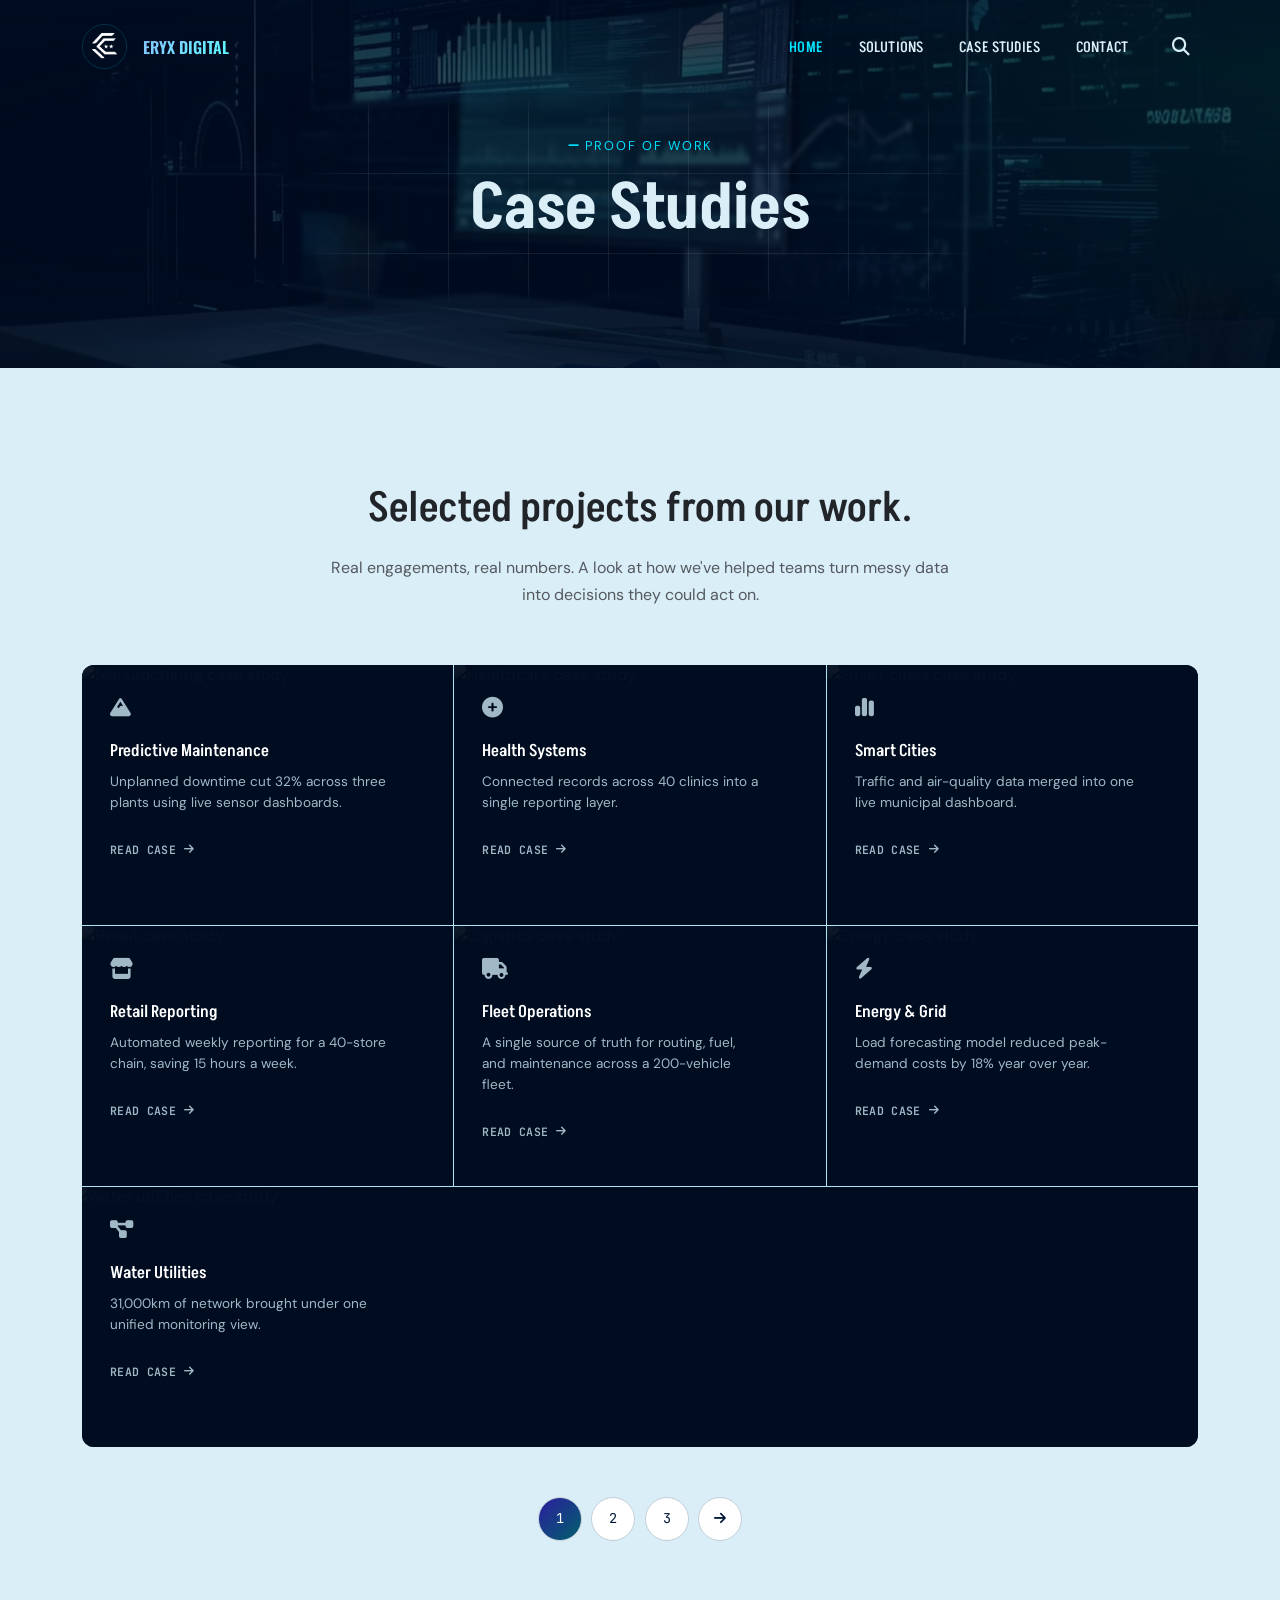
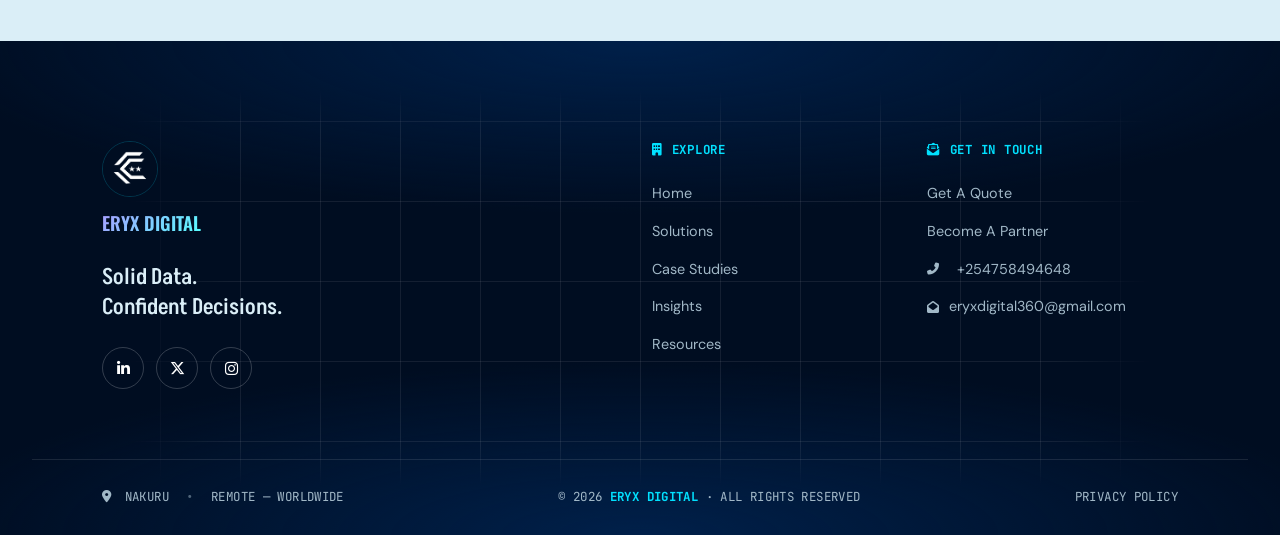
==== commit a89623e9: "responsiveness" ====
--- a/case_studies.html
+++ b/case_studies.html
@@ -122,21 +122,16 @@
             </section>
         </header>
         <!-- header end -->
-         
         <!-- case studies -->
         <section id="case-studies"
                  class="case-studies-sec case-studies-page graph_bg graph_bg--inset-sm">
             <div class="container">
                 <div class="case-studies-head text-center reveal-rise">
-                    
                     <h2>Selected projects from our work.</h2>
                     <p class="sub mx-auto">
                         Real engagements, real numbers. A look at how we've helped teams
                         turn messy data into decisions they could act on.
                     </p>
-                    <div class="case-studies-cta reveal-rise reveal-rise--2">
-                        <a href="#" class="cta">View All Case Studies</a>
-                    </div>
                 </div>
                 <div class="case-grid reveal-rise reveal-rise--1">
                     <a href="#" class="case-cell">
@@ -161,7 +156,7 @@
                              width="">
                         <div class="case-cell__overlay"></div>
                         <div class="case-cell__body">
-                            <i class="fa-regular fa-circle-plus case-cell__icon"></i>
+                            <i class="fas fa-circle-plus case-cell__icon"></i>
                             <h6>Health Systems</h6>
                             <p>Connected records across 40 clinics into a single reporting layer.</p>
                             <span class="case-cell__link">Read Case <i class="fa-solid fa-arrow-right"></i></span>
@@ -238,6 +233,27 @@
                         </div>
                     </a>
                 </div>
+                 <!-- pagination -->
+                <div id="pagination">
+                    <nav class="pagination reveal-rise reveal-rise--4"
+                         aria-label="Blog pagination">
+                        <ul class="d-flex flex-wrap justify-content-center mx-auto mb-0 px-0">
+                            <li>
+                                <a href="#" class="is-active">1</a>
+                            </li>
+                            <li>
+                                <a href="#">2</a>
+                            </li>
+                            <li>
+                                <a href="#">3</a>
+                            </li>
+                            <li>
+                                <a href="#" aria-label="Next page"><i class="fas fa-arrow-right"></i></a>
+                            </li>
+                        </ul>
+                    </nav>
+                </div>
+                <!-- pagination end-->
             </div>
         </section>
         <!-- case studies end -->
--- a/assets/css/main.css
+++ b/assets/css/main.css
@@ -62,10 +62,10 @@
     /* macOS Window Control Colors */
     --mac-close-bg: #FF5F56;
     --mac-close-border: #E0443E;
-    
+
     --mac-minimize-bg: #FFBD2E;
     --mac-minimize-border: #DEA123;
-    
+
     --mac-maximize-bg: #27C93F;
     --mac-maximize-border: #1AAA2C;
 }
@@ -176,6 +176,73 @@
     background: var(--accent-cyan-hover);
 }
 
+/* ---- pagination ---- */
+#pagination {
+    .pagination {
+        margin-top: 50px;
+    }
+
+    .pagination ul {
+        list-style: none;
+        gap: 0.6rem;
+        row-gap: 0.6rem;
+    }
+
+    .pagination a {
+        display: flex;
+        align-items: center;
+        justify-content: center;
+        width: 44px;
+        height: 44px;
+        border-radius: 50%;
+        background: var(--white-color);
+        color: var(--title-color);
+        font-family: var(--code-font);
+        font-size: 0.85rem;
+        text-decoration: none;
+        transition: background 0.3s ease, color 0.3s ease;
+        border: 0.05px solid var(--gray-color);
+    }
+
+    .pagination a.is-active {
+        background: var(--gradient-darker);
+        color: var(--white-color);
+    }
+
+    .pagination a:hover {
+        background: var(--gradient-dark);
+        color: var(--white-color);
+    }
+
+    /* ---- responsive breakpoints ---- */
+    @media (max-width: 575.98px) {
+        .pagination {
+            margin-top: 25px;
+        }
+
+        .pagination ul {
+            gap: 0.4rem;
+            row-gap: 0.4rem;
+        }
+
+        .pagination a {
+            width: 38px;
+            height: 38px;
+            font-size: 0.75rem;
+        }
+    }
+
+    @media (max-width: 359.98px) {
+        .pagination a {
+            width: 34px;
+            height: 34px;
+            font-size: 0.7rem;
+        }
+    }
+}
+
+/* end pagination */
+
 @keyframes crossfade {
     0% {
         opacity: 0;
@@ -224,15 +291,21 @@
 }
 
 @keyframes errorLineDraw {
-    to { stroke-dashoffset: 0; }
+    to {
+        stroke-dashoffset: 0;
+    }
 }
 
 @keyframes errorFadeIn {
-    to { opacity: 1; }
+    to {
+        opacity: 1;
+    }
 }
 
 @keyframes errorBlink {
-    50% { opacity: 0; }
+    50% {
+        opacity: 0;
+    }
 }
 
 .graph_bg {
@@ -892,7 +965,7 @@
         width: 100%;
         aspect-ratio: 4 / 5;
         object-fit: cover;
-        border-radius: 20px;
+        border-radius: 12px;
         box-shadow: 0 30px 60px rgba(var(--theme-color-rgb), 0.18);
     }
 
@@ -951,12 +1024,12 @@
         display: inline-flex;
         align-items: center;
         gap: 8px;
-        color: var(--inset-blue-dark);
+        
     }
 
     .about-content .eyebrow--dark i {
         font-size: 10px;
-        color: var(--accent-cyan);
+        
     }
 
     .about-content h2 {
@@ -1129,199 +1202,20 @@
 
 
 /* ===================================================================
-   SERVICES SECTION
-   =================================================================== */
-
-#services.services-sec {
-    padding: 100px 2rem;
-    background: var(--smoke-color2);
-}
-
-#services {
-    .services-head {
-        max-width: 640px;
-        margin: 0 auto 3.5rem;
-    }
-
-    .services-head h2 {
-        margin: 1rem 0 1.25rem;
-        font-size: clamp(1.9rem, 3.4vw, 2.6rem);
-    }
-
-    .services-head p.sub {
-        color: var(--body-color);
-        font-size: 1rem;
-        line-height: 1.7;
-    }
-
-    /* ---- card ---- */
-    .service-card {
-        position: relative;
-        display: flex;
-        flex-direction: column;
-        height: 100%;
-    }
-
-    .service-card__media {
-        border-radius: 20px;
-        overflow: hidden;
-        aspect-ratio: 4 / 3;
-        position: relative;
-
-        overflow: hidden;
-
-    }
-
-
-    .service-card__media img {
-        width: 100%;
-        height: 100%;
-        object-fit: cover;
-        transition: transform 0.6s ease;
-    }
-
-    .service-card:hover .service-card__media img {
-        transform: scale(1.08);
-    }
-
-
-    .service-card__body {
-        position: relative;
-        z-index: 2;
-        margin: -70px 22px 0;
-        padding: 28px 26px 26px;
-        background: var(--white-color);
-        border-radius: 18px;
-        box-shadow: 0 20px 40px rgba(var(--theme-color-rgb), 0.12);
-        display: flex;
-        flex-direction: column;
-        flex: 1 1 auto;
-    }
-
-    .service-card__meta {
-        display: flex;
-        flex-wrap: wrap;
-        gap: 10px 18px;
-        margin-bottom: 14px;
-    }
-
-    .service-card__meta span {
-        display: inline-flex;
-        align-items: center;
-        gap: 6px;
-        font-size: 0.78rem;
-        color: var(--inset-blue-dark);
-        text-transform: uppercase;
-        letter-spacing: 0.02em;
-        font-family: var(--code-font);
-        font-weight: 800;
-    }
-
-    .service-card__body h4 {
-        margin-bottom: 18px;
-        font-size: 1.2rem;
-        line-height: 1.3;
-    }
-
-    .service-card__body h4 a {
-        color: var(--theme-color);
-        text-decoration: none;
-        transition: color 0.25s ease;
-    }
-
-    .service-card__body h4 a:hover {
-        color: var(--inset-blue-dark);
-    }
-
-    .service-card__link {
-        display: inline-flex;
-        align-items: center;
-        gap: 8px;
-        background: var(--accent-cyan-hover);
-        color: var(--theme-color);
-        font-family: var(--title-font);
-        font-weight: 600;
-        font-size: 0.82rem;
-        text-transform: uppercase;
-        letter-spacing: 0.02em;
-        text-decoration: none;
-        padding: 0.65rem 1.4rem;
-        border-radius: 2px;
-        transition: background 0.25s ease;
-        margin-top: auto;
-        align-self: flex-start;
-        font-family: var(--code-font);
-    }
-
-    .service-card__link:hover {
-        background: var(--accent-cyan);
-    }
-
-    /* ---- responsive ---- */
-    @media (max-width: 991.98px) {
-        .services-sec {
-            padding: 80px 0;
-        }
-
-        .services-head {
-            margin-bottom: 2.5rem;
-        }
-    }
-
-    @media (max-width: 575.98px) {
-        .service-card__body {
-            margin: -50px 14px 0;
-            padding: 22px 20px 20px;
-        }
-    }
-
-
-    .service-card__media-overlay {
-        position: absolute;
-        inset: 0;
-        display: flex;
-        align-items: center;
-        justify-content: center;
-        background: radial-gradient(circle,
-                rgba(var(--theme-color-rgb), 0.25) 0%,
-                rgba(var(--theme-color-rgb), 0.75) 65%);
-        opacity: 0;
-        transition: opacity 0.4s ease;
-    }
-
-    .service-card__media-overlay i {
-        font-size: 1.7rem;
-        color: var(--accent-cyan);
-        transform: scale(0.6);
-        transition: transform 0.5s ease;
-    }
-
-
-    .service-card:hover .service-card__media-overlay {
-        opacity: 1;
-    }
-
-    .service-card:hover .service-card__media-overlay i {
-        transform: scale(1);
-    }
-
-}
-
-/* ===================================================================
-   SERVICES SECTION END
-   =================================================================== */
-
-/* ===================================================================
    CASE STUDIES SECTION
 =================================================================== */
-#case-studies.case-studies-sec {
+#case-studies.case-studies-sec,
+#resources.resources-sec,
+#insights.insights-sec {
     padding: 100px 2rem;
     background: var(--gradient-navy-glow), var(--gradient-navy-glow-bottom), var(--theme-color);
     position: relative;
     overflow: hidden;
 }
 
-#case-studies.case-studies-page {
+#case-studies.case-studies-page,
+#resources.resources-page,
+#insights.insights-page {
     background: var(--smoke-color2);
 
     .case-studies-head h2 {
@@ -1334,21 +1228,59 @@
 
     .case-studies-cta .cta {
         border-color: var(--inset-blue-dark);
-        color: var(--inset-blue-dark)
-    }
-
-    ;
+        color: var(--inset-blue-dark);
+    }
+
+
 
     .case-studies-cta .cta:hover {
         border-color: var(--inset-blue-light);
-        color: var(--inset-blue-light)
-    }
-
-    ;
-
-}
-
-#case-studies {
+        color: var(--inset-blue-light);
+    }
+
+
+
+}
+
+#insights {
+
+    /* ---- blog card meta ---- */
+    .case-cell__meta {
+        display: flex;
+        flex-wrap: wrap;
+        gap: 0.4rem 0.9rem;
+        font-family: var(--code-font);
+        font-size: 0.72rem;
+        color: var(--gray-color, #a0a0a0);
+        margin-bottom: 0.6rem;
+        text-transform: uppercase;
+        letter-spacing: 0.03em;
+    }
+
+    .case-cell__meta span {
+        display: inline-flex;
+        align-items: center;
+        gap: 0.35rem;
+        white-space: nowrap;
+    }
+
+    .case-cell__meta i {
+        font-size: 0.7rem;
+        opacity: 0.85;
+    }
+
+    @media (max-width: 575.98px) {
+        .case-cell__meta {
+            font-size: 0.66rem;
+            gap: 0.3rem 0.6rem;
+        }
+    }
+}
+
+
+#case-studies,
+#insights,
+#resources {
 
     &.graph_bg::before {
         z-index: 0;
@@ -1563,6 +1495,13 @@
     .process-head {
         max-width: 640px;
         margin: 0 auto 4.5rem;
+    }
+
+    .process-head .eyebrow--dark {
+        display: inline-flex;
+        align-items: center;
+        gap: 8px;
+        
     }
 
     .process-head h2 {
@@ -2106,8 +2045,8 @@
 
     /* ---- form ---- */
     .contact-form {
-        background: var(--theme-color);
-        border-radius: 20px;
+        background: var(--gradient-navy-glow), var(--gradient-navy-glow-bottom), var(--theme-color);
+        border-radius: 12px;
         padding: 2.75rem;
         box-shadow: 0 20px 40px rgba(var(--theme-color-rgb), 0.08);
     }
@@ -2153,7 +2092,7 @@
 
     .form-group>i {
         position: absolute;
-        right: 1.1rem;
+        right: 1.9rem;
         top: 1rem;
         font-size: 0.85rem;
         color: var(--inset-blue-dark);
@@ -2178,83 +2117,83 @@
     }
 
     .form-multiselect {
-    position: relative;
-}
-
-.form-multiselect__toggle {
-    width: 100%;
-    display: flex;
-    align-items: center;
-    justify-content: space-between;
-    gap: 0.75rem;
-    border: 1px solid var(--gray-border-color);
-    background: var(--smoke-color2);
-    border-radius: 8px;
-    padding: 0.85rem 1.1rem;
-    font-size: 0.9rem;
-    font-family: var(--body-font);
-    color: var(--title-color);
-    cursor: pointer;
-    text-align: left;
-    transition: var(--transition-base);
-}
-
-.form-multiselect__toggle:hover,
-.form-multiselect__toggle[aria-expanded="true"] {
-    border-color: var(--inset-blue-light);
-    background: var(--white-color);
-}
-
-.form-multiselect__toggle i {
-    font-size: 0.75rem;
-    color: var(--inset-blue-dark);
-    transition: transform 0.2s ease;
-    flex-shrink: 0;
-}
-
-.form-multiselect__toggle[aria-expanded="true"] i {
-    transform: rotate(180deg);
-}
-
-.form-multiselect__toggle-text {
-    overflow: hidden;
-    text-overflow: ellipsis;
-    white-space: nowrap;
-}
-
-.form-multiselect__panel {
-    display: none;
-    position: absolute;
-    top: calc(100% + 8px);
-    left: 0;
-    right: 0;
-    z-index: 20;
-    background: var(--white-color);
-    border: 1px solid var(--gray-border-color);
-    border-radius: 8px;
-    padding: 0.9rem 1.1rem;
-    box-shadow: 0 12px 28px rgba(0, 0, 0, 0.12);
-
-    display: none;
-    grid-template-columns: repeat(2, 1fr);
-    gap: 0.75rem 1rem;
-    max-height: 260px;
-    overflow-y: auto;
-}
-
-.form-multiselect__panel.is-open {
-    display: grid;
-}
-
-.form-multiselect .form-check__text {
-    color: var(--title-color);
-}
-
-@media (max-width: 575.98px) {
+        position: relative;
+    }
+
+    .form-multiselect__toggle {
+        width: 100%;
+        display: flex;
+        align-items: center;
+        justify-content: space-between;
+        gap: 0.75rem;
+        border: 1px solid var(--gray-border-color);
+        background: var(--smoke-color2);
+        border-radius: 8px;
+        padding: 0.85rem 1.1rem;
+        font-size: 0.9rem;
+        font-family: var(--body-font);
+        color: var(--title-color);
+        cursor: pointer;
+        text-align: left;
+        transition: var(--transition-base);
+    }
+
+    .form-multiselect__toggle:hover,
+    .form-multiselect__toggle[aria-expanded="true"] {
+        border-color: var(--inset-blue-light);
+        background: var(--white-color);
+    }
+
+    .form-multiselect__toggle i {
+        font-size: 0.75rem;
+        color: var(--inset-blue-dark);
+        transition: transform 0.2s ease;
+        flex-shrink: 0;
+    }
+
+    .form-multiselect__toggle[aria-expanded="true"] i {
+        transform: rotate(180deg);
+    }
+
+    .form-multiselect__toggle-text {
+        overflow: hidden;
+        text-overflow: ellipsis;
+        white-space: nowrap;
+    }
+
     .form-multiselect__panel {
-        grid-template-columns: 1fr;
-    }
-}
+        display: none;
+        position: absolute;
+        top: calc(100% + 8px);
+        left: 0;
+        right: 0;
+        z-index: 20;
+        background: var(--white-color);
+        border: 1px solid var(--gray-border-color);
+        border-radius: 8px;
+        padding: 0.9rem 1.1rem;
+        box-shadow: 0 12px 28px rgba(0, 0, 0, 0.12);
+
+        display: none;
+        grid-template-columns: repeat(2, 1fr);
+        gap: 0.75rem 1rem;
+        max-height: 260px;
+        overflow-y: auto;
+    }
+
+    .form-multiselect__panel.is-open {
+        display: grid;
+    }
+
+    .form-multiselect .form-check__text {
+        color: var(--title-color);
+    }
+
+    @media (max-width: 575.98px) {
+        .form-multiselect__panel {
+            grid-template-columns: 1fr;
+        }
+    }
 
     .form-check {
         display: flex;
@@ -2330,7 +2269,7 @@
 
     .contact-map {
         min-height: 380px;
-        border-radius: 20px;
+        border-radius: 12px;
         overflow: hidden;
         box-shadow: 0 20px 40px rgba(var(--theme-color-rgb), 0.08);
     }
@@ -2383,7 +2322,7 @@
             margin-bottom: 2.5rem;
         }
 
-       
+
     }
 
     @media (max-width: 575.98px) {
@@ -2404,22 +2343,26 @@
 /* ===================================================================
    CONTACT SECTION END
 =================================================================== */
-
 /* ===================================================================
-   404 / ERROR SECTION
+   ERROR PAGE SECTION
 =================================================================== */
-#error-404.error-sec {
+#error-404.error-sec,
+#error-500.error-sec,
+#error-403.error-sec,
+#error-400.error-sec {
     padding: 100px 2rem;
     background: var(--body-color);
     position: relative;
     overflow: hidden;
-}
-
-#error-404 {
-
-    &.graph_bg::before {
-        z-index: 0;
-    }
+    min-height: 100vh;
+    display: flex;
+    align-items: center;
+}
+
+#error-404,
+#error-500,
+#error-403,
+#error-400 {
 
     .error-console {
         position: relative;
@@ -2428,136 +2371,60 @@
         margin: 0 auto;
         background: var(--theme-color);
         border: 1px solid rgb(from var(--accent-cyan-hover) r g b / 25%);
-        border-radius: 20px;
+        border-radius: 12px;
         box-shadow: 0 30px 60px rgba(var(--theme-color-rgb), 0.35);
         overflow: hidden;
     }
 
     /* ---- card chrome ---- */
     .error-console__bar {
+        position: relative;
         display: flex;
         align-items: center;
-        justify-content: space-between;
+        justify-content: center;
         padding: 1.1rem 1.5rem;
         border-bottom: 1px solid rgba(var(--white-color-rgb), 0.1);
     }
 
     .error-console__dots {
-        display: flex;
-        gap: 7px;
-    }
-
- 
-
-.error-console__dots {
-    display: flex;
-    gap: 8px;
-    align-items: center;
-}
-
-
-.error-console__dots span {
-    width: 12px;
-    height: 12px;
-    border-radius: 50%;
-    display: inline-block;
-}
-
-
-.error-console__dots span:nth-child(1) {
-    background-color: var(--mac-close-bg);
-    border: 0.5px solid var(--mac-close-border);
-}
-
-.error-console__dots span:nth-child(2) {
-    background-color: var(--mac-minimize-bg);
-    border: 0.5px solid var(--mac-minimize-border);
-}
-
-.error-console__dots span:nth-child(3) {
-    background-color: var(--mac-maximize-bg);
-    border: 0.5px solid var(--mac-maximize-border);
-}
-
+        position: absolute;
+        left: 1.5rem;
+        top: 50%;
+        transform: translateY(-50%);
+        display: flex;
+        gap: 8px;
+        align-items: center;
+    }
+
+    .error-console__dots span {
+        width: 12px;
+        height: 12px;
+        border-radius: 50%;
+        display: inline-block;
+    }
+
+    .error-console__dots span:nth-child(1) {
+        background-color: var(--mac-close-bg);
+        border: 0.5px solid var(--mac-close-border);
+    }
+
+    .error-console__dots span:nth-child(2) {
+        background-color: var(--mac-minimize-bg);
+        border: 0.5px solid var(--mac-minimize-border);
+    }
+
+    .error-console__dots span:nth-child(3) {
+        background-color: var(--mac-maximize-bg);
+        border: 0.5px solid var(--mac-maximize-border);
+    }
 
     .error-console__label {
         font-family: var(--code-font);
         font-size: 0.72rem;
         letter-spacing: 0.06em;
         color: var(--light-color);
-    }
-
-    /* ---- chart ---- */
-    .error-console__chart {
-        position: relative;
-        padding: 2.25rem 2rem 1rem;
-    }
-
-    .error-console__chart svg {
-        width: 100%;
-        height: auto;
-        display: block;
-    }
-
-    .error-console__line {
-        fill: none;
-        stroke: var(--accent-cyan);
-        stroke-width: 2.5;
-        stroke-linecap: round;
-        stroke-linejoin: round;
-        stroke-dasharray: 620;
-        stroke-dashoffset: 620;
-        animation: errorLineDraw 1.4s cubic-bezier(.4,0,.2,1) forwards;
-    }
-
-    .error-console__line--broken {
-        stroke: var(--error-color);
-        stroke-dasharray: 6 7;
-        stroke-width: 2.5;
-        fill: none;
-        stroke-linecap: round;
-        opacity: 0;
-        animation: errorFadeIn 0.5s ease forwards 1.3s;
-    }
-
-    .error-console__dot {
-        fill: var(--accent-cyan);
-        opacity: 0;
-        animation: errorFadeIn 0.4s ease forwards;
-    }
-
-    .error-console__dot--break {
-        fill: var(--error-color);
-    }
-
-    .error-console__axis,
-    .error-console__grid {
-        stroke: rgba(var(--white-color-rgb), 0.1);
-        stroke-width: 1;
-    }
-
-    .error-console__grid {
-        stroke-dasharray: 2 5;
-    }
-
-    .error-console__tag {
-        font-family: var(--code-font);
-        font-size: 0.68rem;
-        fill: var(--light-color);
-    }
-
-    .error-console__callout {
-        position: absolute;
-        font-family: var(--code-font);
-        font-size: 0.7rem;
-        color: var(--error-color);
-        background: rgba(220, 53, 69, 0.1);
-        border: 1px solid rgba(220, 53, 69, 0.35);
-        border-radius: 8px;
-        padding: 0.4rem 0.6rem;
-        opacity: 0;
-        animation: errorFadeIn 0.5s ease forwards 1.6s;
-        white-space: nowrap;
+        text-align: center;
+        text-transform: uppercase;
     }
 
     /* ---- console log line ---- */
@@ -2653,15 +2520,6 @@
             animation: none !important;
         }
 
-        .error-console__line,
-        .error-console__line--broken,
-        .error-console__dot,
-        .error-console__callout {
-            animation: none !important;
-            opacity: 1 !important;
-            stroke-dashoffset: 0 !important;
-        }
-
         .error-console__cursor {
             animation: none !important;
         }
@@ -2675,21 +2533,1696 @@
     }
 
     @media (max-width: 575.98px) {
-        .error-console__chart,
+
         .error-console__log,
         .error-console__copy {
             padding-left: 1.35rem;
             padding-right: 1.35rem;
         }
-
-        .error-console__callout {
-            display: none;
-        }
-    }
-}
-
-
+    }
+}
+
+html:has(#error-404),
+html:has(#error-403),
+html:has(#error-500),
+html:has(#error-400),
+body:has(#error-404),
+body:has(#error-403),
+body:has(#error-400),
+body:has(#error-500) {
+    overflow: hidden;
+    height: 100%;
+}
 
 /* ===================================================================
-   404 / ERROR SECTION END
+   ERROR PAGE SECTION END
+=================================================================== */
+
+/* ===================================================================
+   BLOG LISTING SECTION
+=================================================================== */
+#blog.blog-sec {
+    padding: 100px 2rem;
+    background: var(--smoke-color2);
+}
+
+#blog {
+
+    .blog-head {
+        max-width: 640px;
+        margin: 0 auto 3.5rem;
+    }
+
+    .blog-head h2 {
+        margin: 1rem 0 1.25rem;
+        font-size: clamp(1.9rem, 3.4vw, 2.6rem);
+    }
+
+    .blog-head p.sub {
+        color: var(--body-color);
+        font-size: 1rem;
+        line-height: 1.7;
+    }
+
+    /* ---- post card ---- */
+    .blog-post {
+        display: flex;
+        flex-direction: column;
+        background: var(--white-color);
+        border-radius: 12px;
+        overflow: hidden;
+        margin-bottom: 2.5rem;
+        box-shadow: 0 20px 40px rgba(var(--theme-color-rgb), 0.06);
+    }
+
+    .blog-post__img {
+        position: relative;
+        aspect-ratio: 16 / 9;
+        overflow: hidden;
+    }
+
+    .blog-post__img img {
+        width: 100%;
+        height: 100%;
+        object-fit: cover;
+        transition: transform 0.6s ease;
+    }
+
+    .blog-post:hover .blog-post__img img {
+        transform: scale(1.08);
+    }
+
+    .blog-post__play {
+        position: absolute;
+        top: 50%;
+        left: 50%;
+        transform: translate(-50%, -50%);
+        width: 62px;
+        height: 62px;
+        display: flex;
+        align-items: center;
+        justify-content: center;
+        border-radius: 50%;
+        background: var(--accent-cyan);
+        color: var(--theme-color);
+        font-size: 18px;
+        box-shadow: 0 10px 25px rgba(var(--theme-color-rgb), 0.25);
+        transition: var(--transition-base);
+    }
+
+    .blog-post__play:hover {
+        background: var(--accent-cyan-hover);
+        transform: translate(-50%, -50%) scale(1.08);
+    }
+
+    .blog-post__body {
+        padding: 2rem 2.25rem 2.25rem;
+    }
+
+    .blog-post--no-img .blog-post__body {
+        padding-top: 2.25rem;
+    }
+
+    .blog-post__meta {
+        display: flex;
+        flex-wrap: wrap;
+        gap: 0.4rem 1.4rem;
+        margin-bottom: 1rem;
+    }
+
+    .blog-post__meta a {
+        display: inline-flex;
+        align-items: center;
+        gap: 6px;
+        font-family: var(--code-font);
+        font-size: 0.75rem;
+        text-transform: uppercase;
+        letter-spacing: 0.02em;
+        color: var(--inset-blue-dark);
+        text-decoration: none;
+    }
+
+    .blog-post__meta a:hover {
+        color: var(--inset-blue-light);
+    }
+
+    .blog-post__title {
+        margin-bottom: 0.85rem;
+        font-size: 1.35rem;
+        line-height: 1.3;
+    }
+
+    .blog-post__title a {
+        color: var(--title-color);
+        text-decoration: none;
+        transition: color 0.25s ease;
+    }
+
+    .blog-post__title a:hover {
+        color: var(--inset-blue-dark);
+    }
+
+    .blog-post__text {
+        color: var(--body-color);
+        font-size: 0.92rem;
+        line-height: 1.7;
+        margin-bottom: 1.5rem;
+    }
+
+    .blog-post .cta.btn-sm {
+        padding: 0.55rem 1.3rem;
+        font-size: 0.78rem;
+        animation: none;
+    }
+
+    /* ---- pagination ---- */
+    .blog-pagination ul {
+        list-style: none;
+        display: flex;
+        gap: 0.6rem;
+    }
+
+    .blog-pagination a {
+        display: flex;
+        align-items: center;
+        justify-content: center;
+        width: 44px;
+        height: 44px;
+        border-radius: 50%;
+        background: var(--white-color);
+        color: var(--title-color);
+        font-family: var(--code-font);
+        font-size: 0.85rem;
+        text-decoration: none;
+        transition: var(--transition-base);
+    }
+
+    .blog-pagination a:hover,
+    .blog-pagination a.is-active {
+        background: var(--accent-cyan);
+        color: var(--theme-color);
+    }
+
+    /* ---- sidebar ---- */
+    .sidebar-widget {
+        background: var(--white-color);
+        border-radius: 12px;
+        padding: 1.75rem;
+        margin-bottom: 2rem;
+        box-shadow: 0 20px 40px rgba(var(--theme-color-rgb), 0.06);
+    }
+
+    .widget-title {
+        margin-bottom: 1.25rem;
+        font-size: 1.05rem;
+        padding-bottom: 0.85rem;
+        border-bottom: 1px solid var(--gray-border-color);
+    }
+
+    /* search widget */
+    .widget-search .search-form {
+        position: relative;
+    }
+
+    .widget-search input {
+        width: 100%;
+        border: 1px solid var(--gray-border-color);
+        background: var(--smoke-color2);
+        border-radius: 8px;
+        padding: 0.85rem 3rem 0.85rem 1.1rem;
+        font-size: 0.9rem;
+        font-family: var(--body-font);
+        color: var(--title-color);
+        outline: none;
+        transition: var(--transition-base);
+    }
+
+    .widget-search input:focus {
+        border-color: var(--dark-mode-blue);
+        background: var(--white-color);
+    }
+
+    .widget-search button {
+        position: absolute;
+        right: 0;
+        top: 0;
+        height: 100%;
+        width: 48px;
+        border: none;
+        background: transparent;
+        color: var(--inset-blue-dark);
+        cursor: pointer;
+    }
+
+    /* categories widget */
+    .widget-categories ul {
+        list-style: none;
+    }
+
+    .widget-categories li {
+        margin-bottom: 0.9rem;
+    }
+
+    .widget-categories li:last-child {
+        margin-bottom: 0;
+    }
+
+    .widget-categories a {
+        display: flex;
+        justify-content: space-between;
+        color: var(--body-color);
+        text-decoration: none;
+        font-size: 0.9rem;
+        transition: var(--transition-base);
+    }
+
+    .widget-categories a:hover {
+        color: var(--inset-blue-dark);
+        padding-left: 4px;
+    }
+
+    .widget-categories a span {
+        color: var(--light-color);
+        font-family: var(--code-font);
+        font-size: 0.8rem;
+    }
+
+    /* recent posts widget */
+    .recent-post-list {
+        display: flex;
+        flex-direction: column;
+        gap: 1.1rem;
+    }
+
+    .recent-post {
+        display: flex;
+        gap: 14px;
+        align-items: center;
+    }
+
+    .recent-post__img {
+        flex-shrink: 0;
+        width: 64px;
+        height: 64px;
+        border-radius: 12px;
+        overflow: hidden;
+        display: block;
+    }
+
+    .recent-post__img img {
+        width: 100%;
+        height: 100%;
+        object-fit: cover;
+        transition: transform 0.5s ease;
+    }
+
+    .recent-post:hover .recent-post__img img {
+        transform: scale(1.1);
+    }
+
+    .recent-post__body h4 {
+        font-size: 0.9rem;
+        line-height: 1.4;
+        margin-bottom: 0.3rem;
+    }
+
+    .recent-post__body h4 a {
+        color: var(--title-color);
+        text-decoration: none;
+        transition: color 0.25s ease;
+    }
+
+    .recent-post__body h4 a:hover {
+        color: var(--inset-blue-dark);
+    }
+
+    .recent-post__body span {
+        display: flex;
+        align-items: center;
+        gap: 6px;
+        font-family: var(--code-font);
+        font-size: 0.72rem;
+        color: var(--light-color);
+        text-transform: uppercase;
+    }
+
+    /* tag cloud widget */
+    .tag-cloud {
+        display: flex;
+        flex-wrap: wrap;
+        gap: 0.6rem;
+    }
+
+    .tag-cloud a {
+        display: inline-block;
+        padding: 0.45rem 1rem;
+        border-radius: 30px;
+        background: var(--smoke-color2);
+        color: var(--inset-blue-dark);
+        font-family: var(--code-font);
+        font-size: 0.72rem;
+        text-transform: uppercase;
+        letter-spacing: 0.02em;
+        text-decoration: none;
+        transition: var(--transition-base);
+    }
+
+    .tag-cloud a:hover {
+        background: var(--accent-cyan);
+        color: var(--theme-color);
+    }
+
+    /* ---- scroll reveal ---- */
+    .reveal-rise {
+        opacity: 0;
+    }
+
+    .reveal-rise.in-view {
+        animation: rise 0.8s ease forwards;
+    }
+
+    .reveal-rise--1.in-view {
+        animation-delay: 0.1s;
+    }
+
+    .reveal-rise--2.in-view {
+        animation-delay: 0.2s;
+    }
+
+    .reveal-rise--3.in-view {
+        animation-delay: 0.3s;
+    }
+
+    .reveal-rise--4.in-view {
+        animation-delay: 0.4s;
+    }
+
+    @media (prefers-reduced-motion: reduce) {
+        .reveal-rise {
+            opacity: 1;
+            animation: none !important;
+        }
+    }
+
+    /* ---- responsive ---- */
+
+    @media (max-width: 991.98px) {
+        .blog-sec {
+            padding: 80px 0;
+        }
+
+        .blog-head {
+            margin-bottom: 2.5rem;
+        }
+
+        .blog-sidebar {
+            margin-top: 1rem;
+        }
+    }
+
+    @media (max-width: 575.98px) {
+        .blog-post__body {
+            padding: 1.5rem 1.5rem 1.75rem;
+        }
+    }
+}
+
+/* ===================================================================
+   BLOG LISTING SECTION END
+=================================================================== */
+
+/* ===================================================================
+   SOLUTIONS SECTION
+=================================================================== */
+#solutions.solutions-sec {
+    padding: 100px 2rem;
+    background: var(--smoke-color2);
+}
+
+#solutions {
+    .solutions-head {
+        max-width: 640px;
+        margin: 0 auto 3.5rem;
+    }
+
+    .solutions-head .eyebrow--dark {
+        display: inline-flex;
+        align-items: center;
+        gap: 8px;
+        
+        margin-bottom: 1rem;
+    }
+
+
+    .solutions-head .eyebrow--dark i {
+        font-size: 10px;
+        
+    }
+
+    .solutions-head h2 {
+        margin: 0 0 1.25rem;
+        font-size: clamp(1.9rem, 3.4vw, 2.6rem);
+    }
+
+    .solutions-head p.sub {
+        color: var(--body-color);
+        font-size: 1rem;
+        line-height: 1.7;
+    }
+
+    /* ---- card ---- */
+    .solution-card {
+        position: relative;
+        display: flex;
+        flex-direction: column;
+        height: 100%;
+    }
+
+    .solution-card__media {
+        border-radius: 12px;
+        overflow: hidden;
+        aspect-ratio: 4 / 3;
+        position: relative;
+        overflow: hidden;
+    }
+
+    .solution-card__media img {
+        width: 100%;
+        height: 100%;
+        object-fit: cover;
+        transition: transform 0.6s ease;
+    }
+
+    .solution-card:hover .solution-card__media img {
+        transform: scale(1.08);
+    }
+
+    .solution-card__media-overlay {
+        position: absolute;
+        inset: 0;
+        background: radial-gradient(circle,
+                rgba(var(--theme-color-rgb), 0.25) 0%,
+                rgba(var(--theme-color-rgb), 0.75) 65%);
+        opacity: 0;
+        transition: opacity 0.4s ease;
+    }
+
+    .solution-card:hover .solution-card__media-overlay {
+        opacity: 1;
+    }
+
+    .solution-card__body {
+        position: relative;
+        z-index: 2;
+        margin: -70px 22px 0;
+        padding: 28px 26px 26px;
+        background: var(--white-color);
+        border-radius: 18px;
+        box-shadow: 0 20px 40px rgba(var(--theme-color-rgb), 0.12);
+        display: flex;
+        flex-direction: column;
+        flex: 1 1 auto;
+    }
+
+    .solution-card__meta {
+        display: flex;
+        flex-wrap: wrap;
+        gap: 10px 18px;
+        margin-bottom: 14px;
+    }
+
+    .solution-card__meta span {
+        display: inline-flex;
+        align-items: center;
+        gap: 6px;
+        font-size: 0.78rem;
+        color: var(--inset-blue-dark);
+        text-transform: uppercase;
+        letter-spacing: 0.02em;
+        font-family: var(--code-font);
+        font-weight: 800;
+    }
+
+    .solution-card__body h4 {
+        margin-bottom: 12px;
+        font-size: 1.2rem;
+        line-height: 1.3;
+    }
+
+    .solution-card__body h4 a {
+        color: var(--theme-color);
+        text-decoration: none;
+        transition: color 0.25s ease;
+    }
+
+    .solution-card__body h4 a:hover {
+        color: var(--inset-blue-dark);
+    }
+
+    .solution-card__body p {
+        color: var(--body-color);
+        font-size: 0.88rem;
+        line-height: 1.6;
+        margin-bottom: 1.5rem;
+    }
+
+    .solution-card__link {
+        display: inline-flex;
+        align-items: center;
+        gap: 8px;
+        background: var(--accent-cyan-hover);
+        color: var(--theme-color);
+        font-family: var(--code-font);
+        font-weight: 600;
+        font-size: 0.78rem;
+        text-transform: uppercase;
+        letter-spacing: 0.02em;
+        text-decoration: none;
+        padding: 0.65rem 1.4rem;
+        border-radius: 2px;
+        transition: background 0.25s ease;
+        margin-top: auto;
+        align-self: flex-start;
+    }
+
+    .solution-card__link:hover {
+        background: var(--accent-cyan);
+    }
+
+    /* ---- cta ---- */
+    .solutions-cta {
+        margin-top: 3.5rem;
+    }
+
+    .solutions-cta .cta {
+        text-transform: uppercase;
+        display: inline-block;
+        background: var(--gradient-dark);
+        color: var(--white-color);
+        font-weight: 600;
+        text-decoration: none;
+        border-radius: 2px;
+        padding: 0.65rem 1.6rem;
+        font-size: 0.85rem;
+        transition: background 0.25s ease;
+    }
+
+    .solutions-cta .cta:hover {
+        background: var(--gradient-darker);
+    }
+
+    /* ---- scroll reveal ---- */
+    .reveal-rise {
+        opacity: 0;
+    }
+
+    .reveal-rise.in-view {
+        animation: rise 0.8s ease forwards;
+    }
+
+    .reveal-rise--1.in-view {
+        animation-delay: 0.15s;
+    }
+
+    .reveal-rise--2.in-view {
+        animation-delay: 0.3s;
+    }
+
+    @media (prefers-reduced-motion: reduce) {
+        .reveal-rise {
+            opacity: 1;
+            animation: none !important;
+        }
+    }
+
+    /* ---- responsive ---- */
+    @media (max-width: 991.98px) {
+        .solutions-sec {
+            padding: 80px 0;
+        }
+
+        .solutions-head {
+            margin-bottom: 2.5rem;
+        }
+    }
+
+    @media (max-width: 575.98px) {
+        .solution-card__body {
+            margin: -50px 14px 0;
+            padding: 22px 20px 20px;
+        }
+    }
+}
+
+/* ===================================================================
+   SOLUTIONS SECTION END
+=================================================================== */
+
+/* ===================================================================
+   SERVICE DETAILS SECTION
+   Append this block to assets/css/main.css (after SOLUTIONS SECTION,
+   for example). Follows the same nesting/BEM conventions as the rest
+   of the file, and reuses .cta / .reveal-rise / .graph_bg globally.
+=================================================================== */
+#service-details.service-details-sec {
+    padding: 100px 2rem;
+    background: var(--smoke-color2);
+    position: relative;
+    overflow: hidden;
+}
+
+#service-details {
+
+    /* ---- hero / inline media ---- */
+    .service-detail__media {
+        border-radius: 12px;
+        overflow: hidden;
+        margin-bottom: 2.25rem;
+        aspect-ratio: 16 / 9;
+        box-shadow: 0 30px 60px rgba(var(--theme-color-rgb), 0.18);
+    }
+
+    .service-detail__media img {
+        width: 100%;
+        height: 100%;
+        object-fit: cover;
+        transition: transform 0.6s ease;
+    }
+
+    .service-detail__media:hover img {
+        transform: scale(1.05);
+    }
+
+    .service-detail__media--sm {
+        margin-bottom: 0;
+        aspect-ratio: 4 / 3;
+        border-radius: 10px;
+    }
+
+    /* ---- copy ---- */
+    .service-detail__body h2 {
+        margin-bottom: 1.25rem;
+        font-size: clamp(1.9rem, 3.4vw, 2.6rem);
+    }
+
+    .service-detail__body h4 {
+        margin: 2.5rem 0 1rem;
+        font-size: 1.3rem;
+    }
+
+    .service-detail__lead {
+        color: var(--body-color);
+        font-size: 0.95rem;
+        line-height: 1.75;
+        margin-bottom: 1.25rem;
+    }
+
+    .service-detail__body>p:last-of-type {
+        margin-bottom: 0;
+    }
+
+    /* ---- feature list (icon + text) ---- */
+    .service-detail__features {
+        display: grid;
+        grid-template-columns: 1fr 1fr;
+        gap: 1.5rem 1.25rem;
+        list-style: none;
+        margin: 2rem 0 2.5rem;
+    }
+
+    .service-detail__features li {
+        display: flex;
+        align-items: flex-start;
+        gap: 14px;
+    }
+
+    .service-detail__features-icon {
+        flex-shrink: 0;
+        width: 46px;
+        height: 46px;
+        display: flex;
+        align-items: center;
+        justify-content: center;
+        border-radius: 50%;
+        background: var(--white-color);
+        color: var(--inset-blue-dark);
+        font-size: 18px;
+        box-shadow: 0 10px 25px rgba(var(--theme-color-rgb), 0.08);
+        transition: var(--transition-base);
+    }
+
+    .service-detail__features li:hover .service-detail__features-icon {
+        background: var(--gradient-light);
+        color: var(--white-color);
+    }
+
+    .service-detail__features h6 {
+        margin-bottom: 0.25rem;
+        font-size: 1rem;
+    }
+
+    .service-detail__features p {
+        color: var(--body-color);
+        font-size: 0.85rem;
+        line-height: 1.5;
+    }
+
+    /* ---- accordion (FAQ) ---- */
+    .service-accordion {
+        margin-top: 1rem;
+        border-top: 1px solid var(--gray-color);
+    }
+
+    .service-accordion__item {
+        border-bottom: 1px solid var(--gray-color);
+    }
+
+    .service-accordion__header {
+        margin: 0;
+    }
+
+    .service-accordion__btn {
+        width: 100%;
+        display: flex;
+        align-items: center;
+        justify-content: space-between;
+        gap: 1rem;
+        padding: 1.35rem 0;
+        background: none;
+        border: none;
+        text-align: left;
+        font-family: var(--title-font);
+        font-size: 1rem;
+        font-weight: 500;
+        color: var(--title-color);
+        cursor: pointer;
+        transition: var(--transition-base);
+    }
+
+    .service-accordion__btn:hover,
+    .service-accordion__btn[aria-expanded="true"] {
+        color: var(--inset-blue-dark);
+    }
+
+    .service-accordion__btn i {
+        flex-shrink: 0;
+        font-size: 0.8rem;
+        color: var(--inset-blue-dark);
+        transition: transform 0.25s ease;
+    }
+
+    .service-accordion__btn[aria-expanded="true"] i {
+        transform: rotate(180deg);
+        color: var(--accent-cyan-hover);
+    }
+
+    .service-accordion__body {
+        padding: 0 0 1.5rem;
+    }
+
+    .service-accordion__body p {
+        color: var(--body-color);
+        font-size: 0.9rem;
+        line-height: 1.7;
+    }
+
+    /* ---- sidebar ---- */
+    .service-sidebar {
+        display: flex;
+        flex-direction: column;
+        gap: 2rem;
+    }
+
+
+    .sidebar-widget {
+
+
+        padding: 0 1.75rem;
+
+    }
+
+
+    .widget-download {
+        display: flex;
+        flex-direction: column;
+        gap: 0.9rem;
+    }
+
+    .widget-download__btn {
+        display: flex;
+        align-items: center;
+        justify-content: center;
+        gap: 10px;
+        width: 100%;
+        text-align: center;
+    }
+
+    /* outline variant of the global .cta, matching the pattern used
+       in the error page's .error-console__actions .cta--ghost */
+
+    .cta {
+        background: var(--accent-cyan-hover);
+    }
+
+    .cta:hover {
+        background: var(--accent-cyan);
+    }
+
+
+    .service-quote-form {
+        background: var(--gradient-navy-glow), var(--gradient-navy-glow-bottom), var(--theme-color);
+        border-radius: 12px;
+        padding: 2.25rem;
+        box-shadow: 0 20px 40px rgba(var(--theme-color-rgb), 0.08);
+    }
+
+    .service-quote-form__title {
+        margin-bottom: 1.75rem;
+        font-size: 1.2rem;
+        color: var(--accent-cyan);
+    }
+
+    .service-quote-form .form-group {
+        position: relative;
+        margin-bottom: 1.1rem;
+    }
+
+    .service-quote-form .form-control {
+        width: 100%;
+        border: 1px solid var(--gray-border-color);
+        background: var(--smoke-color2);
+        border-radius: 8px;
+        padding: 0.85rem 2.75rem 0.85rem 1.1rem;
+        font-size: 0.9rem;
+        font-family: var(--body-font);
+        color: var(--title-color);
+        outline: none;
+        transition: var(--transition-base);
+    }
+
+    .service-quote-form .form-control::placeholder {
+        color: var(--body-color);
+    }
+
+    .service-quote-form .form-control:focus {
+        border-color: var(--dark-mode-blue);
+        background: var(--white-color);
+        box-shadow: none;
+        outline: none;
+    }
+
+    .service-quote-form textarea.form-control {
+        resize: none;
+    }
+
+    .service-quote-form .form-group>i {
+        position: absolute;
+        right: 1.1rem;
+        top: 1rem;
+        font-size: 0.85rem;
+        color: var(--inset-blue-dark);
+        pointer-events: none;
+        transition: var(--transition-base);
+    }
+
+    .service-quote-form .form-group:focus-within>i {
+        color: var(--inset-blue-light);
+    }
+
+    .service-quote-form .cta:hover {
+        background: var(--accent-cyan-hover);
+    }
+
+    .service-quote-form .cta {
+        border: none;
+        cursor: pointer;
+        background: var(--accent-cyan);
+    }
+
+
+    .reveal-rise {
+        opacity: 0;
+    }
+
+    .reveal-rise.in-view {
+        animation: rise 0.8s ease forwards;
+    }
+
+    .reveal-rise--1.in-view {
+        animation-delay: 0.1s;
+    }
+
+    .reveal-rise--2.in-view {
+        animation-delay: 0.2s;
+    }
+
+    .reveal-rise--3.in-view {
+        animation-delay: 0.3s;
+    }
+
+    .reveal-rise--4.in-view {
+        animation-delay: 0.4s;
+    }
+
+
+
+    @media (prefers-reduced-motion: reduce) {
+        .reveal-rise {
+            opacity: 1;
+            animation: none !important;
+        }
+    }
+
+    /* ---- responsive ---- */
+    @media (min-width: 768px) {
+        h4.service-detail__stack-row {
+            margin-top: auto;
+        }
+    }
+
+    @media (max-width: 991.98px) {
+        .service-details-sec {
+            padding: 80px 0;
+        }
+
+        .service-sidebar {
+            margin-top: 1rem;
+        }
+    }
+
+    @media (max-width: 575.98px) {
+        .service-detail__features {
+            grid-template-columns: 1fr;
+        }
+
+        .service-quote-form,
+        .sidebar-widget {
+            padding: 1.5rem;
+        }
+    }
+}
+
+/* ===================================================================
+   SERVICE DETAILS SECTION END
+=================================================================== */
+
+/* ===================================================================
+   BLOG DETAILS SECTION
+=================================================================== */
+#blog-details.blog-details-sec {
+    padding: 100px 2rem;
+    background: var(--smoke-color2);
+    position: relative;
+    overflow: hidden;
+    width: auto;
+}
+
+#blog-details {
+
+    /* ---- hero / inline media ---- */
+    .blog-detail__media {
+        border-radius: 12px;
+        overflow: hidden;
+        margin-bottom: 2.25rem;
+        aspect-ratio: 16 / 9;
+        box-shadow: 0 30px 60px rgba(var(--theme-color-rgb), 0.18);
+    }
+
+    .blog-detail__media img {
+        width: 100%;
+        height: 100%;
+        object-fit: cover;
+        transition: transform 0.6s ease;
+    }
+
+    .blog-detail__media:hover img {
+        transform: scale(1.05);
+    }
+
+    .blog-detail__media--sm {
+        margin-bottom: 0;
+        aspect-ratio: 4 / 3;
+        border-radius: 10px;
+    }
+
+    /* ---- meta row ---- */
+    .blog-detail__meta {
+        display: flex;
+        flex-wrap: wrap;
+        gap: 0.5rem 1.5rem;
+        margin-bottom: 1.1rem;
+    }
+
+    .blog-detail__meta a {
+        display: inline-flex;
+        align-items: center;
+        gap: 8px;
+        color: var(--inset-blue-dark);
+        text-decoration: none;
+        font-family: var(--code-font);
+        font-size: 0.78rem;
+        text-transform: uppercase;
+        letter-spacing: 0.02em;
+        transition: var(--transition-base);
+    }
+
+    .blog-detail__meta a:hover {
+        color: var(--inset-blue-light);
+    }
+
+    /* ---- copy ---- */
+    .blog-detail__title {
+        margin-bottom: 1.5rem;
+        font-size: clamp(1.9rem, 3.4vw, 2.6rem);
+        line-height: 1.25;
+    }
+
+    .blog-detail__subhead {
+        margin: 2.5rem 0 1rem;
+        font-size: 1.3rem;
+    }
+
+    .blog-detail__lead {
+        color: var(--body-color);
+        font-size: 0.95rem;
+        line-height: 1.75;
+        margin-bottom: 1.25rem;
+    }
+
+    /* ---- pull quote ---- */
+    .blog-detail__quote {
+        position: relative;
+        margin: 2rem 0;
+        padding: 1.75rem 2rem;
+        border-left: 3px solid var(--accent-cyan-hover);
+        background: var(--white-color);
+        border-radius: 0 12px 12px 0;
+        box-shadow: 0 20px 40px rgba(var(--theme-color-rgb), 0.06);
+    }
+
+    .blog-detail__quote p {
+        margin-bottom: 0.85rem;
+        color: var(--title-color);
+        font-size: 1.05rem;
+        line-height: 1.6;
+        font-style: italic;
+    }
+
+    .blog-detail__quote cite {
+        display: block;
+        font-style: normal;
+        font-family: var(--code-font);
+        font-size: 0.78rem;
+        text-transform: uppercase;
+        letter-spacing: 0.03em;
+        color: var(--inset-blue-dark);
+    }
+
+    /* ---- tags + share footer ---- */
+    .blog-detail__footer {
+        display: flex;
+        flex-wrap: wrap;
+        justify-content: space-between;
+        align-items: center;
+        gap: 1.25rem;
+        margin-top: 2.5rem;
+        padding-top: 1.75rem;
+        border-top: 1px solid var(--gray-border-color);
+    }
+
+    .blog-detail__footer-label {
+        font-family: var(--code-font);
+        font-size: 0.78rem;
+        font-weight: 700;
+        text-transform: uppercase;
+        letter-spacing: 0.03em;
+        color: var(--title-color);
+        margin-right: 0.75rem;
+    }
+
+    .blog-detail__tags,
+    .blog-detail__share {
+        display: flex;
+        align-items: center;
+    }
+
+    .tag-list {
+        display: inline-flex;
+        flex-wrap: wrap;
+        gap: 0.6rem;
+    }
+
+    .tag-list p {
+        display: inline-block;
+        padding: 0.35rem 1rem;
+        border-radius: 30px;
+        background: var(--white-color);
+        border: 1px solid var(--gray-color);
+        color: var(--inset-blue-dark);
+        font-family: var(--code-font);
+        font-size: 0.72rem;
+        text-transform: uppercase;
+        letter-spacing: 0.02em;
+        text-decoration: none;
+        transition: var(--transition-base);
+        margin-bottom: 0;
+
+    }
+
+    .tag-list p:hover {
+        border-color: var(--accent-cyan);
+        color: var(--theme-color);
+          cursor: pointer;
+    }
+
+    .social-list {
+        display: flex;
+        gap: 10px;
+    }
+
+    .social-list a {
+        width: 38px;
+        height: 38px;
+        display: flex;
+        align-items: center;
+        justify-content: center;
+        border-radius: 50%;
+        border: 1px solid var(--gray-color);
+        color: var(--inset-blue-dark);
+        font-size: 13px;
+        text-decoration: none;
+        transition: none;
+    }
+
+    .social-list a:hover {
+        background: var(--gradient-dark);
+        border-color: var(--accent-cyan);
+        color: var(--white-color);
+    }
+
+    /* ---- sidebar ---- */
+    .blog-sidebar {
+        display: flex;
+        flex-direction: column;
+        gap: 2rem;
+    }
+
+    .sidebar-widget {
+        background: var(--white-color);
+        border-radius: 12px;
+        padding: 1.75rem;
+        box-shadow: 0 20px 40px rgba(var(--theme-color-rgb), 0.06);
+    }
+
+    .widget-title {
+        margin-bottom: 1.25rem;
+        font-size: 1.05rem;
+        padding-bottom: 0.85rem;
+        border-bottom: 1px solid var(--gray-border-color);
+    }
+
+    .recent-post-list {
+        display: flex;
+        flex-direction: column;
+        gap: 1.1rem;
+    }
+
+    .recent-post {
+        display: flex;
+        gap: 14px;
+        align-items: center;
+    }
+
+    .recent-post__img {
+        flex-shrink: 0;
+        width: 64px;
+        height: 64px;
+        border-radius: 12px;
+        overflow: hidden;
+        display: block;
+    }
+
+    .recent-post__img img {
+        width: 100%;
+        height: 100%;
+        object-fit: cover;
+        transition: transform 0.5s ease;
+    }
+
+    .recent-post:hover .recent-post__img img {
+        transform: scale(1.1);
+    }
+
+    .recent-post__body h4 {
+        font-size: 0.9rem;
+        line-height: 1.4;
+        margin-bottom: 0.3rem;
+    }
+
+    .recent-post__body h4 a {
+        color: var(--title-color);
+        text-decoration: none;
+        transition: color 0.25s ease;
+    }
+
+    .recent-post__body h4 a:hover {
+        color: var(--inset-blue-dark);
+    }
+
+    .recent-post__body span {
+        display: flex;
+        align-items: center;
+        gap: 6px;
+        font-family: var(--code-font);
+        font-size: 0.72rem;
+        color: var(--body-color);
+        text-transform: uppercase;
+    }
+
+    /* ---- scroll reveal ---- */
+    .reveal-rise {
+        opacity: 0;
+    }
+
+    .reveal-rise.in-view {
+        animation: rise 0.8s ease forwards;
+    }
+
+    .reveal-rise--1.in-view {
+        animation-delay: 0.1s;
+    }
+
+    .reveal-rise--2.in-view {
+        animation-delay: 0.2s;
+    }
+
+    .reveal-rise--3.in-view {
+        animation-delay: 0.3s;
+    }
+
+    .reveal-rise--4.in-view {
+        animation-delay: 0.4s;
+    }
+
+    @media (prefers-reduced-motion: reduce) {
+        .reveal-rise {
+            opacity: 1;
+            animation: none !important;
+        }
+    }
+
+    /* ---- responsive ---- */
+    
+    @media (max-width: 991.98px) {
+        .blog-details-sec {
+            padding: 80px 0;
+        }
+
+        .blog-sidebar {
+            margin-top: 1rem;
+        }
+    }
+
+    @media (max-width: 575.98px) {
+        .blog-detail__footer {
+            flex-direction: column;
+            align-items: flex-start;
+        }
+
+        .sidebar-widget {
+            padding: 1.5rem;
+        }
+    }
+}
+
+/* ===================================================================
+   BLOG DETAILS SECTION END
+=================================================================== */
+
+/* ===================================================================
+   CASE STUDY DETAILS SECTION
+=================================================================== */
+#case-study-details.cs-detail-sec {
+    padding: 100px 2rem;
+    background: var(--smoke-color2);
+    position: relative;
+    overflow: hidden;
+    width: auto;
+}
+
+#case-study-details {
+
+    /* ---- header ---- */
+    .cs-detail__eyebrow {
+        display: inline-flex;
+        align-items: center;
+        gap: 8px;
+        font-family: var(--code-font);
+        font-size: 0.78rem;
+        font-weight: 700;
+        text-transform: uppercase;
+        letter-spacing: 0.04em;
+        color: var(--inset-blue-dark);
+        margin-bottom: 1rem;
+    }
+
+    .cs-detail__title {
+        margin-bottom: 1.25rem;
+        font-size: clamp(2rem, 3.8vw, 3rem);
+        line-height: 1.2;
+        max-width: 18ch;
+    }
+
+    .cs-detail__lead {
+        color: var(--body-color);
+        font-size: 1.05rem;
+        line-height: 1.75;
+        max-width: 62ch;
+        margin-bottom: 2rem;
+    }
+
+    /* ---- stat strip ---- */
+    .csd-stats {
+        display: grid;
+        grid-template-columns: repeat(4, 1fr);
+        gap: 1px;
+        background: var(--gray-border-color);
+        border-radius: 12px;
+        overflow: hidden;
+        margin-bottom: 4.5rem;
+        box-shadow: 0 20px 40px rgba(var(--theme-color-rgb), 0.06);
+    }
+
+    .csd-stat {
+        background: var(--white-color);
+        padding: 2rem 1.25rem;
+        text-align: center;
+        transition: var(--transition-base);
+    }
+
+    .csd-stat:hover {
+        background: var(--theme-color);
+    }
+
+    .csd-stat__number {
+        margin-bottom: 0.5rem;
+        font-size: clamp(1.8rem, 3vw, 2.4rem);
+        color: var(--theme-color);
+        transition: var(--transition-base);
+    }
+
+    .csd-stat:hover .csd-stat__number {
+        color: var(--accent-cyan);
+    }
+
+    .csd-stat__label {
+        display: block;
+        font-family: var(--code-font);
+        font-size: 0.75rem;
+        text-transform: uppercase;
+        letter-spacing: 0.03em;
+        color: var(--body-color);
+        transition: var(--transition-base);
+    }
+
+    .csd-stat:hover .csd-stat__label {
+        color: var(--light-color);
+    }
+
+    /* ---- hero media ---- */
+    .cs-detail__media {
+        border-radius: 12px;
+        overflow: hidden;
+        aspect-ratio: 21 / 9;
+        margin-bottom: 3rem;
+        box-shadow: 0 30px 60px rgba(var(--theme-color-rgb), 0.18);
+    }
+
+    .cs-detail__media img {
+        width: 100%;
+        height: 100%;
+        object-fit: cover;
+    }
+
+    
+    /* ---- numbered narrative blocks ---- */
+    .cs-body {
+        position: relative;
+    }
+
+    .cs-block {
+        display: flex;
+        gap: 1.75rem;
+        position: relative;
+        padding-bottom: 3rem;
+    }
+
+    .cs-block::before {
+        content: "";
+        position: absolute;
+        left: 27px;
+        top: 60px;
+        bottom: 0;
+        width: 2px;
+        background: var(--gray-border-color);
+    }
+
+    .cs-block:last-of-type::before {
+        display: none;
+    }
+
+    .cs-block__marker {
+        flex-shrink: 0;
+        width: 56px;
+        height: 56px;
+        border-radius: 50%;
+        background: var(--theme-color);
+        display: flex;
+        align-items: center;
+        justify-content: center;
+        font-family: var(--code-font);
+        font-size: 0.95rem;
+        font-weight: 700;
+        color: var(--white-color);
+        z-index: 1;
+    }
+
+    .cs-block__content {
+        flex: 1;
+        padding-top: 0.5rem;
+    }
+
+    .cs-block__head {
+        margin-bottom: 1rem;
+        font-size: 1.4rem;
+    }
+
+    .cs-block__text {
+        color: var(--body-color);
+        font-size: 0.95rem;
+        line-height: 1.75;
+        margin-bottom: 1.1rem;
+    }
+
+    /* ---- inset callout ---- */
+    .cs-callout {
+        display: flex;
+        gap: 1rem;
+        align-items: flex-start;
+        padding: 1.5rem 1.75rem;
+        margin: 1.5rem 0;
+        background: var(--white-color);
+        border-radius: 0 12px 12px 0;
+        border-left: 3px solid var(--accent-cyan-hover);
+        box-shadow: 0 20px 40px rgba(var(--theme-color-rgb), 0.06);
+    }
+
+    .cs-callout i {
+        color: var(--inset-blue-dark);
+        font-size: 1.1rem;
+        margin-top: 0.2rem;
+    }
+
+    .cs-callout p {
+        margin: 0;
+        font-size: 0.92rem;
+        line-height: 1.7;
+        color: var(--title-color);
+    }
+
+    /* ---- pull quote ---- */
+    .cs-quote-card {
+        position: relative;
+        margin: 1rem 0 3rem 5.25rem;
+        padding: 2.25rem 2.5rem;
+        background: var(--gradient-darker);
+        border-radius: 12px;
+        box-shadow: 0 30px 60px rgba(var(--theme-color-rgb), 0.18);
+    }
+
+    .cs-quote-card__mark {
+        display: block;
+        font-size: 1.5rem;
+        color: var(--accent-cyan);
+        margin-bottom: 1rem;
+    }
+
+    .cs-quote-card__text {
+        font-size: 1.15rem;
+        line-height: 1.6;
+        color: var(--white-color);
+        margin-bottom: 1.5rem;
+    }
+
+    .cs-quote-card__author {
+        display: flex;
+        flex-direction: column;
+        gap: 0.2rem;
+        padding-top: 1.25rem;
+        border-top: 1px solid rgba(var(--white-color-rgb), 0.15);
+    }
+
+    .cs-quote-card__name {
+        font-weight: 700;
+        color: var(--smoke-color);
+        font-size: 0.92rem;
+    }
+
+    .cs-quote-card__role {
+        font-family: var(--code-font);
+        font-size: 0.72rem;
+        text-transform: uppercase;
+        letter-spacing: 0.02em;
+        color: var(--accent-cyan);
+    }
+
+    /* ---- cta banner ---- */
+    .cs-cta-banner {
+        display: flex;
+        flex-wrap: wrap;
+        align-items: center;
+        justify-content: space-between;
+        gap: 1.5rem;
+        margin-top: 1rem;
+        padding: 2.5rem 3rem;
+        
+        border-radius: 12px;
+    }
+
+    .cs-cta-banner__text h3 {
+        color: var(--theme-color);
+        font-size: 1.4rem;
+        margin-bottom: 0.4rem;
+    }
+
+    .cs-cta-banner__text p {
+        color: var(--inset-blue-dark);
+        font-size: 0.92rem;
+        margin: 0;
+    }
+
+    .cta {
+        display: inline-flex;
+        align-items: center;
+        gap: 10px;
+        padding: 0.9rem 1.75rem;
+        background: var(--accent-cyan-hover);
+        color: var(--theme-color);
+        font-family: var(--code-font);
+        font-size: 0.8rem;
+        font-weight: 700;
+        text-transform: uppercase;
+        letter-spacing: 0.02em;
+        text-decoration: none;
+        white-space: nowrap;
+        transition: var(--transition-base);
+    }
+
+    .cta:hover {
+        background: var(--accent-cyan);
+        color: var(--theme-color);
+    }
+
+    /* ---- scroll reveal (shared) ---- */
+    .reveal-rise {
+        opacity: 0;
+    }
+
+    .reveal-rise.in-view {
+        animation: rise 0.8s ease forwards;
+    }
+
+    .reveal-rise--1.in-view { animation-delay: 0.1s; }
+    .reveal-rise--2.in-view { animation-delay: 0.2s; }
+    .reveal-rise--3.in-view { animation-delay: 0.3s; }
+
+    @media (prefers-reduced-motion: reduce) {
+        .reveal-rise {
+            opacity: 1;
+            animation: none !important;
+        }
+    }
+
+    /* ---- responsive ---- */
+    @media (max-width: 991.98px) {
+        .cs-detail-sec {
+            padding: 80px 0;
+        }
+
+        .cs-meta-strip {
+            grid-template-columns: repeat(2, 1fr);
+        }
+
+        .cs-quote-card {
+            margin-left: 0;
+        }
+    }
+
+    @media (max-width: 575.98px) {
+        .cs-meta-strip {
+            grid-template-columns: 1fr;
+        }
+
+        .cs-glance {
+            padding: 1.75rem 1.5rem;
+        }
+
+        .cs-glance__row {
+            flex-direction: column;
+            align-items: flex-start;
+            gap: 0.2rem;
+        }
+
+        .cs-glance__value {
+            text-align: left;
+        }
+
+        .cs-block {
+            gap: 1.25rem;
+        }
+
+        .cs-block__marker {
+            width: 44px;
+            height: 44px;
+            font-size: 0.8rem;
+        }
+
+        .cs-block::before {
+            left: 21px;
+        }
+
+        .cs-quote-card,
+        .cs-cta-banner {
+            padding: 1.75rem;
+        }
+
+        .cs-cta-banner {
+            flex-direction: column;
+            align-items: flex-start;
+        }
+    }
+}
+
+/* ===================================================================
+   CASE STUDY DETAILS SECTION END
 =================================================================== */
